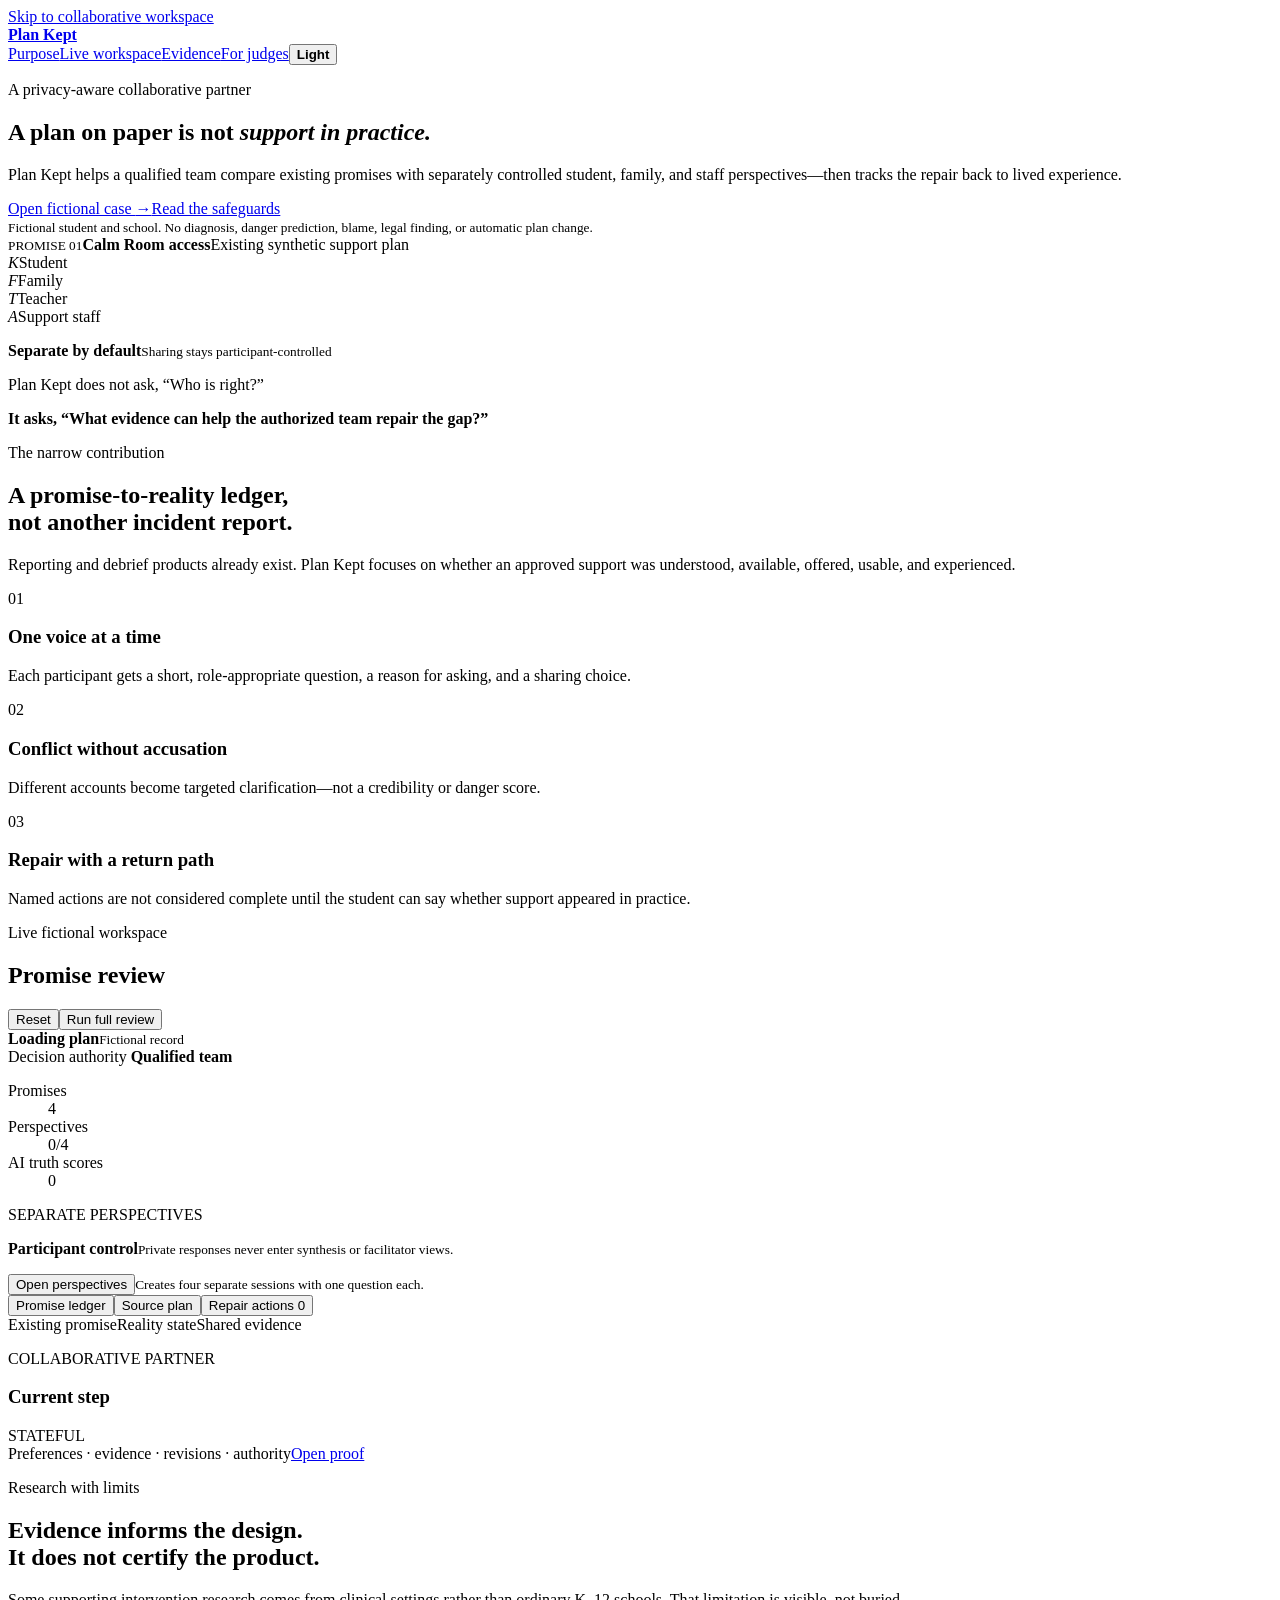
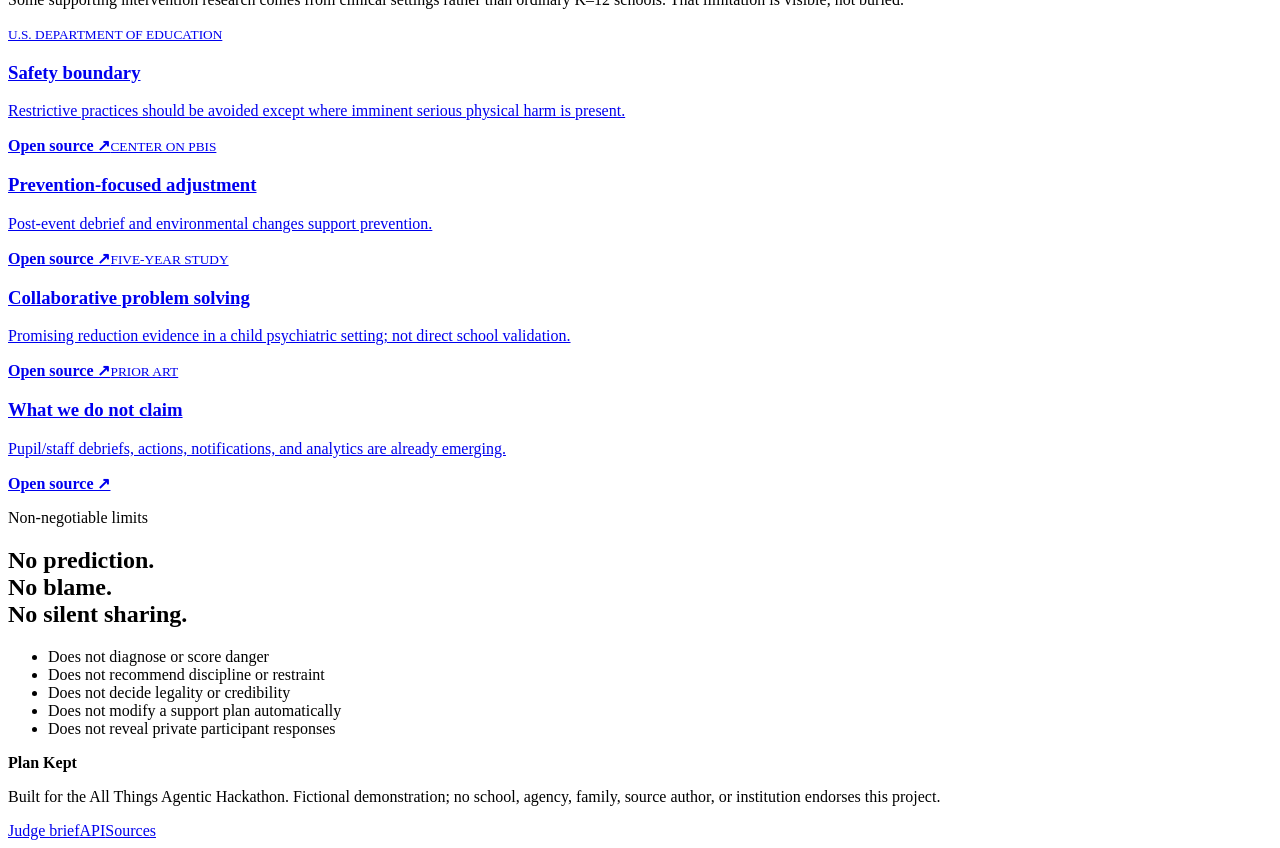
==== app/web/index.html @ 70c47e78 "revert: remove guided navigation" ====
<!doctype html><html lang="en" data-theme="light"><head><meta charset="utf-8"><meta name="viewport" content="width=device-width,initial-scale=1"><meta name="description" content="Plan Kept helps a qualified school team find whether promised supports were available in practice."><title>Plan Kept — From promise to practice</title><link rel="preconnect" href="https://fonts.googleapis.com"><link rel="preconnect" href="https://fonts.gstatic.com" crossorigin><link href="https://fonts.googleapis.com/css2?family=Instrument+Serif:ital@0;1&family=Plus+Jakarta+Sans:wght@400;500;600;700;800&family=Roboto+Mono:wght@400;600&display=swap" rel="stylesheet"><link rel="stylesheet" href="/static/styles.css"></head><body>
<a class="skip-link" href="#workspace">Skip to collaborative workspace</a><header class="header"><a class="brand" href="/"><span class="mark"><i></i></span><b>Plan Kept</b></a><nav><a href="#purpose">Purpose</a><a href="#workspace">Live workspace</a><a href="#evidence">Evidence</a><a href="/judges">For judges</a><button class="theme" id="theme-toggle" type="button" aria-pressed="false"><span></span><b>Light</b></button></nav></header>
<main><section class="hero shell"><div class="hero-copy"><p class="eyebrow">A privacy-aware collaborative partner</p><h1>A plan on paper is not <em>support in practice.</em></h1><p>Plan Kept helps a qualified team compare existing promises with separately controlled student, family, and staff perspectives—then tracks the repair back to lived experience.</p><div class="actions"><a class="button primary" href="#workspace">Open fictional case <span>→</span></a><a class="button secondary" href="/judges">Read the safeguards</a></div><small>Fictional student and school. No diagnosis, danger prediction, blame, legal finding, or automatic plan change.</small></div><div class="hero-art" aria-label="Four perspectives connecting to one support promise"><div class="orbit"></div><div class="promise"><small>PROMISE 01</small><b>Calm Room access</b><span>Existing synthetic support plan</span></div><div class="voice student"><i>K</i><span>Student</span></div><div class="voice family"><i>F</i><span>Family</span></div><div class="voice teacher"><i>T</i><span>Teacher</span></div><div class="voice aide"><i>A</i><span>Support staff</span></div><div class="privacy-note"><span class="lock"></span><p><b>Separate by default</b><small>Sharing stays participant-controlled</small></p></div></div></section>
<section class="principle"><div class="shell"><p>Plan Kept does not ask, “Who is right?”</p><strong>It asks, “What evidence can help the authorized team repair the gap?”</strong></div></section>
<section class="section shell" id="purpose"><div class="section-title"><p class="eyebrow">The narrow contribution</p><h2>A promise-to-reality ledger,<br>not another incident report.</h2><p>Reporting and debrief products already exist. Plan Kept focuses on whether an approved support was understood, available, offered, usable, and experienced.</p></div><div class="principles"><article><span>01</span><h3>One voice at a time</h3><p>Each participant gets a short, role-appropriate question, a reason for asking, and a sharing choice.</p></article><article><span>02</span><h3>Conflict without accusation</h3><p>Different accounts become targeted clarification—not a credibility or danger score.</p></article><article><span>03</span><h3>Repair with a return path</h3><p>Named actions are not considered complete until the student can say whether support appeared in practice.</p></article></div></section>

<section class="workspace-section" id="workspace"><div class="shell workspace-heading"><div><p class="eyebrow">Live fictional workspace</p><h2>Promise review</h2></div><div><button class="button secondary small" id="reset">Reset</button><button class="button primary small" id="autorun">Run full review</button></div></div><div class="workspace shell" aria-busy="false"><header class="workspace-bar"><div class="case-state"><span id="state-dot"></span><div><b id="state-title">Loading plan</b><small id="workspace-id">Fictional record</small></div></div><div class="human-chip">Decision authority <strong>Qualified team</strong></div><dl><div><dt>Promises</dt><dd id="promise-count">4</dd></div><div><dt>Perspectives</dt><dd id="perspective-count">0/4</dd></div><div><dt>AI truth scores</dt><dd>0</dd></div></dl></header><div class="workspace-grid">
<aside class="participants"><p class="panel-label">SEPARATE PERSPECTIVES</p><div id="participants"></div><div class="privacy-card"><span class="lock"></span><p><b>Participant control</b><small>Private responses never enter synthesis or facilitator views.</small></p></div><button class="button primary full" id="advance">Open perspectives</button><small id="next-note">Creates four separate sessions with one question each.</small></aside>
<section class="work"><div class="tabs" role="tablist"><button role="tab" data-tab="ledger" aria-selected="true">Promise ledger</button><button role="tab" data-tab="plan" aria-selected="false">Source plan</button><button role="tab" data-tab="repair" aria-selected="false">Repair actions <span id="action-badge">0</span></button></div><div class="view" id="view-ledger" role="tabpanel"><div class="ledger-head"><span>Existing promise</span><span>Reality state</span><span>Shared evidence</span></div><div id="ledger"></div></div><div class="view" id="view-plan" role="tabpanel" hidden><div class="document"><header><span>RIVERLIGHT SCHOOL · SYNTHETIC</span><b>Support Plan</b></header><div id="plan-promises"></div><footer>Not a real education record · Four fields verified against the model transcription</footer></div></div><div class="view" id="view-repair" role="tabpanel" hidden><div id="repair-list" class="empty-repair"><span></span><h3>No repair approved yet</h3><p>A qualified facilitator must review the evidence before actions can be created.</p></div></div></section>
<aside class="partner"><div class="partner-title"><div><p class="panel-label">COLLABORATIVE PARTNER</p><h3>Current step</h3></div><span>STATEFUL</span></div><div id="partner-card" class="partner-card"></div><div class="timeline" id="timeline" aria-live="polite"></div><footer><span>Preferences · evidence · revisions · authority</span><a href="/api/proof">Open proof</a></footer></aside>
</div></div></section>

<section class="section shell" id="evidence"><div class="section-title"><p class="eyebrow">Research with limits</p><h2>Evidence informs the design.<br>It does not certify the product.</h2><p>Some supporting intervention research comes from clinical settings rather than ordinary K–12 schools. That limitation is visible, not buried.</p></div><div class="sources"><a href="https://www.ed.gov/teaching-and-administration/safe-learning-environments/school-safety-and-security/school-climate-and-student-discipline/restraint-and-seclusion-resource-document"><small>U.S. DEPARTMENT OF EDUCATION</small><h3>Safety boundary</h3><p>Restrictive practices should be avoided except where imminent serious physical harm is present.</p><b>Open source ↗</b></a><a href="https://www.pbis.org/topics/restraintseclusion"><small>CENTER ON PBIS</small><h3>Prevention-focused adjustment</h3><p>Post-event debrief and environmental changes support prevention.</p><b>Open source ↗</b></a><a href="https://pubmed.ncbi.nlm.nih.gov/19033167/"><small>FIVE-YEAR STUDY</small><h3>Collaborative problem solving</h3><p>Promising reduction evidence in a child psychiatric setting; not direct school validation.</p><b>Open source ↗</b></a><a href="https://recordhq.co.uk/"><small>PRIOR ART</small><h3>What we do not claim</h3><p>Pupil/staff debriefs, actions, notifications, and analytics are already emerging.</p><b>Open source ↗</b></a></div></section>
<section class="limits"><div class="shell"><div><p class="eyebrow">Non-negotiable limits</p><h2>No prediction.<br>No blame.<br>No silent sharing.</h2></div><ul><li>Does not diagnose or score danger</li><li>Does not recommend discipline or restraint</li><li>Does not decide legality or credibility</li><li>Does not modify a support plan automatically</li><li>Does not reveal private participant responses</li></ul></div></section></main>
<footer class="footer"><div class="shell"><div class="brand"><span class="mark"><i></i></span><b>Plan Kept</b></div><p>Built for the All Things Agentic Hackathon. Fictional demonstration; no school, agency, family, source author, or institution endorses this project.</p><nav><a href="/judges">Judge brief</a><a href="/docs">API</a><a href="#evidence">Sources</a></nav></div></footer><div id="toast" class="toast" role="status" aria-live="polite"></div><script src="/static/app.js" defer></script></body></html>
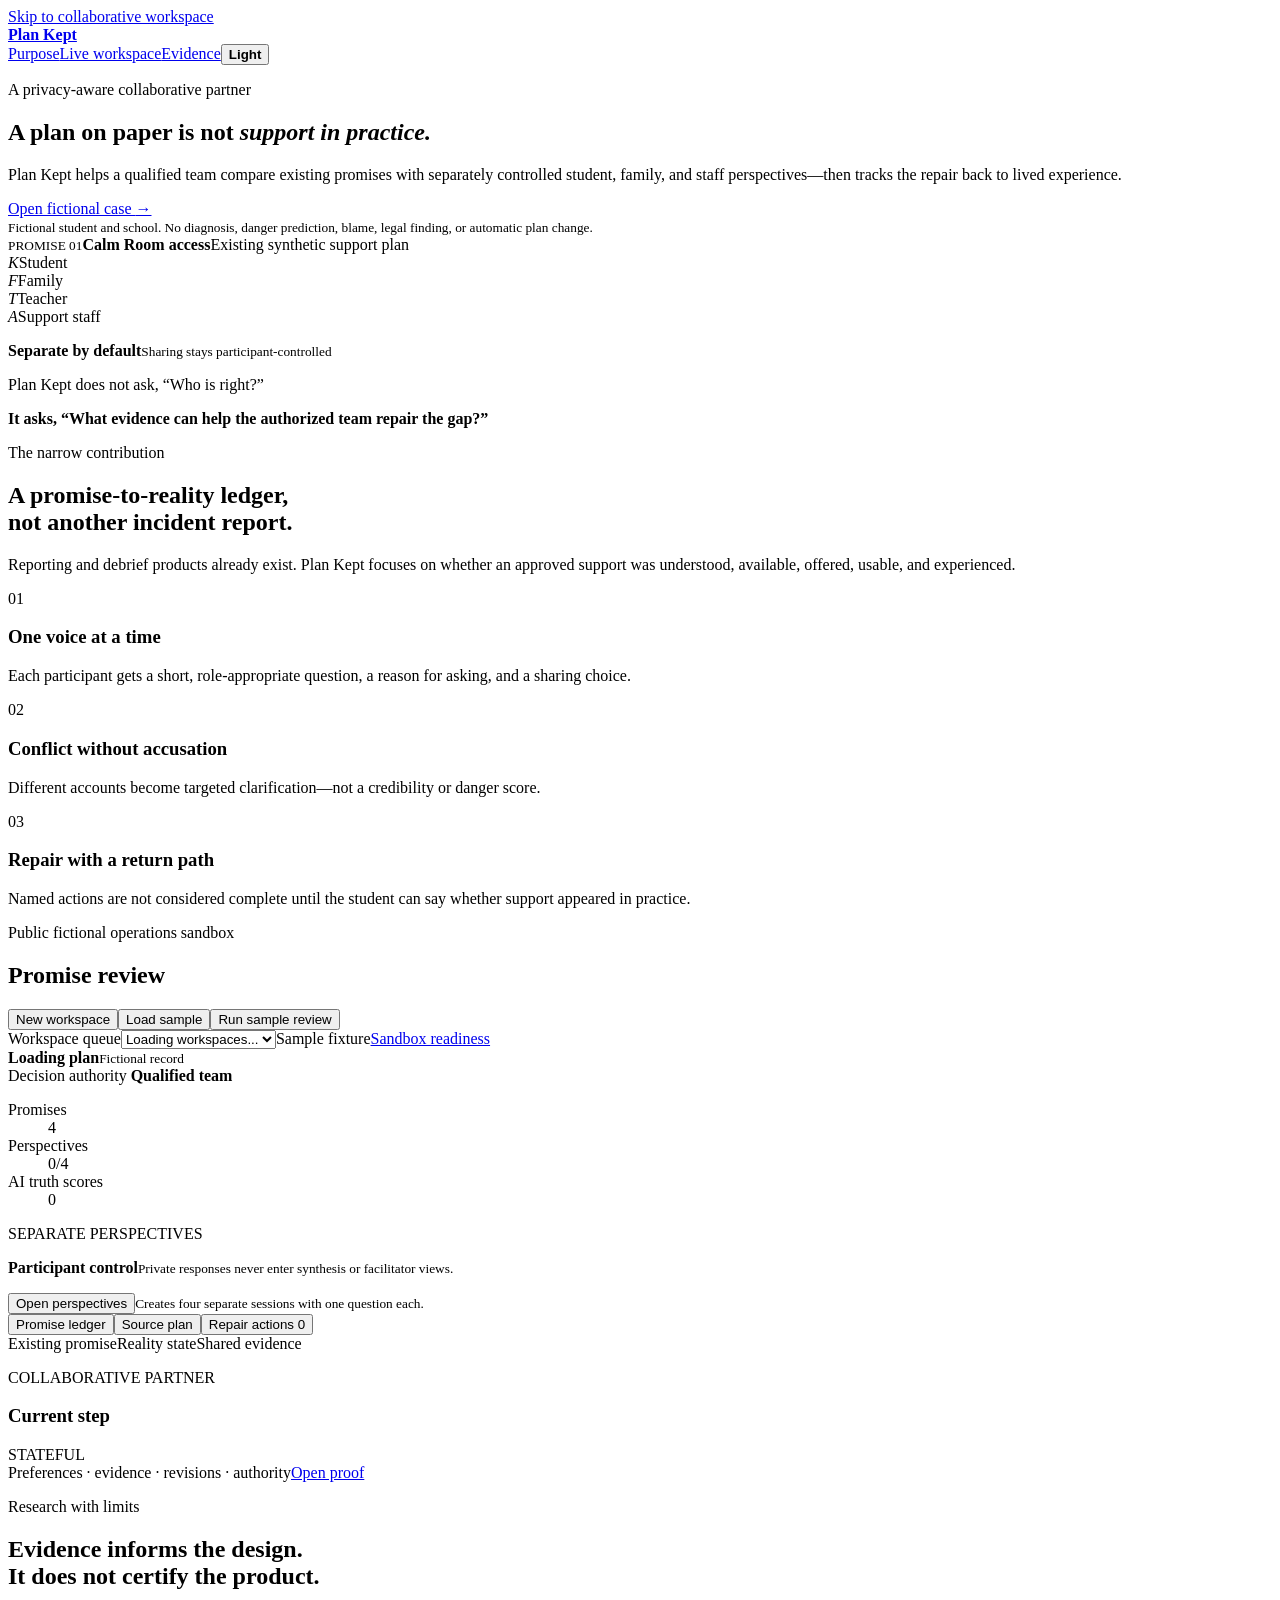
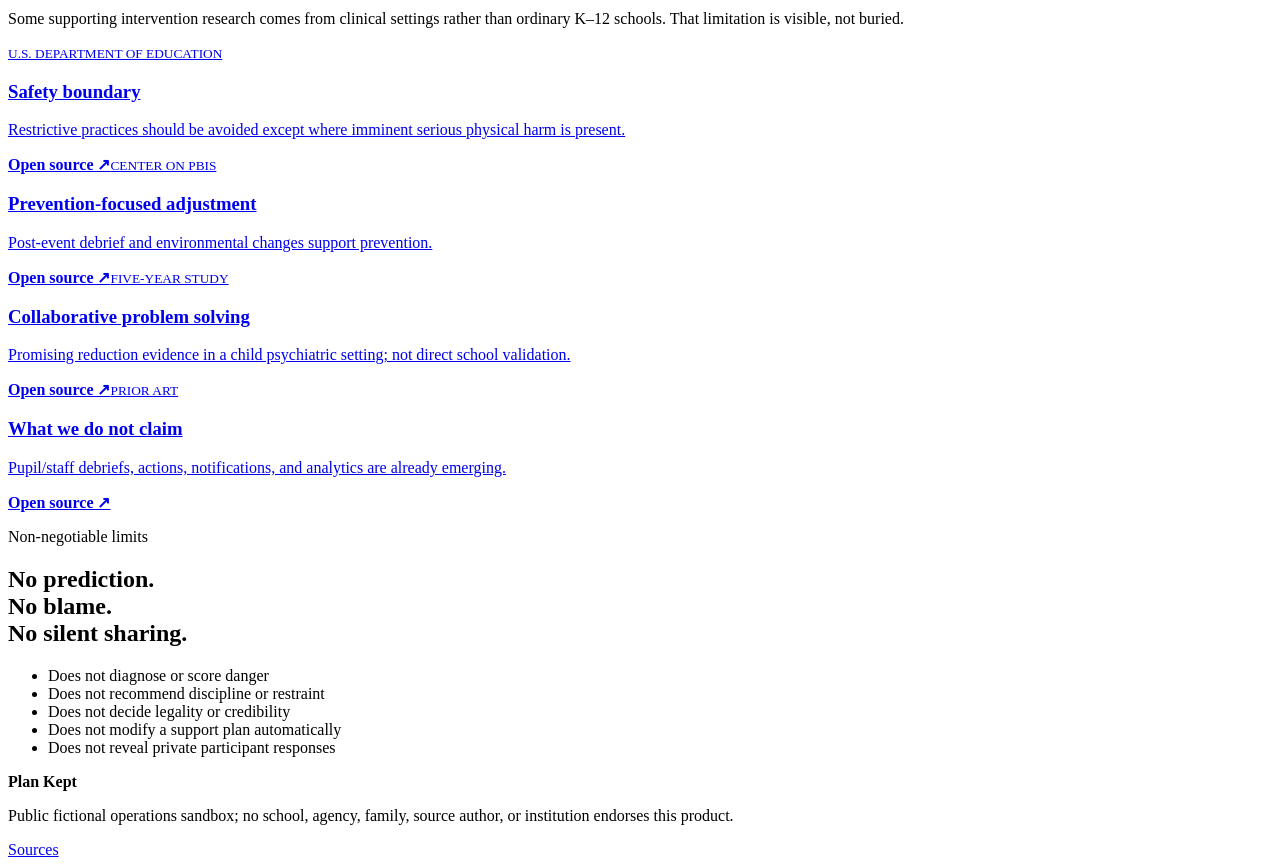
==== commit 8ac9f2cf: "Add custom fictional workspace sandbox" ====
--- a/app/web/index.html
+++ b/app/web/index.html
@@ -1,16 +1,19 @@
-<!doctype html><html lang="en" data-theme="light"><head><meta charset="utf-8"><meta name="viewport" content="width=device-width,initial-scale=1"><meta name="description" content="Plan Kept helps a qualified school team find whether promised supports were available in practice."><title>Plan Kept — From promise to practice</title><link rel="preconnect" href="https://fonts.googleapis.com"><link rel="preconnect" href="https://fonts.gstatic.com" crossorigin><link href="https://fonts.googleapis.com/css2?family=Instrument+Serif:ital@0;1&family=Plus+Jakarta+Sans:wght@400;500;600;700;800&family=Roboto+Mono:wght@400;600&display=swap" rel="stylesheet"><link rel="stylesheet" href="/static/styles.css"></head><body>
-<a class="skip-link" href="#workspace">Skip to collaborative workspace</a><header class="header"><a class="brand" href="/"><span class="mark"><i></i></span><b>Plan Kept</b></a><nav><a href="#purpose">Purpose</a><a href="#workspace">Live workspace</a><a href="#evidence">Evidence</a><a href="/judges">For judges</a><button class="theme" id="theme-toggle" type="button" aria-pressed="false"><span></span><b>Light</b></button></nav></header>
-<main><section class="hero shell"><div class="hero-copy"><p class="eyebrow">A privacy-aware collaborative partner</p><h1>A plan on paper is not <em>support in practice.</em></h1><p>Plan Kept helps a qualified team compare existing promises with separately controlled student, family, and staff perspectives—then tracks the repair back to lived experience.</p><div class="actions"><a class="button primary" href="#workspace">Open fictional case <span>→</span></a><a class="button secondary" href="/judges">Read the safeguards</a></div><small>Fictional student and school. No diagnosis, danger prediction, blame, legal finding, or automatic plan change.</small></div><div class="hero-art" aria-label="Four perspectives connecting to one support promise"><div class="orbit"></div><div class="promise"><small>PROMISE 01</small><b>Calm Room access</b><span>Existing synthetic support plan</span></div><div class="voice student"><i>K</i><span>Student</span></div><div class="voice family"><i>F</i><span>Family</span></div><div class="voice teacher"><i>T</i><span>Teacher</span></div><div class="voice aide"><i>A</i><span>Support staff</span></div><div class="privacy-note"><span class="lock"></span><p><b>Separate by default</b><small>Sharing stays participant-controlled</small></p></div></div></section>
+<!doctype html><html lang="en" data-theme="light"><head><meta charset="utf-8"><meta name="viewport" content="width=device-width,initial-scale=1"><meta name="description" content="Plan Kept helps a qualified school team find whether promised supports were available in practice."><title>Plan Kept — From promise to practice</title><link rel="preconnect" href="https://fonts.googleapis.com"><link rel="preconnect" href="https://fonts.gstatic.com" crossorigin><link href="https://fonts.googleapis.com/css2?family=Instrument+Serif:ital@0;1&family=Plus+Jakarta+Sans:wght@400;500;600;700;800&family=Roboto+Mono:wght@400;600&display=swap" rel="stylesheet"><link rel="stylesheet" href="/static/styles.css"><link rel="stylesheet" href="/static/pilot.css"></head><body>
+<a class="skip-link" href="#workspace">Skip to collaborative workspace</a><header class="header"><a class="brand" href="/"><span class="mark"><i></i></span><b>Plan Kept</b></a><nav><a href="#purpose">Purpose</a><a href="#workspace">Live workspace</a><a href="#evidence">Evidence</a><button class="theme" id="theme-toggle" type="button" aria-pressed="false"><span></span><b>Light</b></button></nav></header>
+<main><section class="hero shell"><div class="hero-copy"><p class="eyebrow">A privacy-aware collaborative partner</p><h1>A plan on paper is not <em>support in practice.</em></h1><p>Plan Kept helps a qualified team compare existing promises with separately controlled student, family, and staff perspectives—then tracks the repair back to lived experience.</p><div class="actions"><a class="button primary" href="#workspace">Open fictional case <span>→</span></a></div><small>Fictional student and school. No diagnosis, danger prediction, blame, legal finding, or automatic plan change.</small></div><div class="hero-art" aria-label="Four perspectives connecting to one support promise"><div class="orbit"></div><div class="promise"><small>PROMISE 01</small><b>Calm Room access</b><span>Existing synthetic support plan</span></div><div class="voice student"><i>K</i><span>Student</span></div><div class="voice family"><i>F</i><span>Family</span></div><div class="voice teacher"><i>T</i><span>Teacher</span></div><div class="voice aide"><i>A</i><span>Support staff</span></div><div class="privacy-note"><span class="lock"></span><p><b>Separate by default</b><small>Sharing stays participant-controlled</small></p></div></div></section>
 <section class="principle"><div class="shell"><p>Plan Kept does not ask, “Who is right?”</p><strong>It asks, “What evidence can help the authorized team repair the gap?”</strong></div></section>
 <section class="section shell" id="purpose"><div class="section-title"><p class="eyebrow">The narrow contribution</p><h2>A promise-to-reality ledger,<br>not another incident report.</h2><p>Reporting and debrief products already exist. Plan Kept focuses on whether an approved support was understood, available, offered, usable, and experienced.</p></div><div class="principles"><article><span>01</span><h3>One voice at a time</h3><p>Each participant gets a short, role-appropriate question, a reason for asking, and a sharing choice.</p></article><article><span>02</span><h3>Conflict without accusation</h3><p>Different accounts become targeted clarification—not a credibility or danger score.</p></article><article><span>03</span><h3>Repair with a return path</h3><p>Named actions are not considered complete until the student can say whether support appeared in practice.</p></article></div></section>
 
-<section class="workspace-section" id="workspace"><div class="shell workspace-heading"><div><p class="eyebrow">Live fictional workspace</p><h2>Promise review</h2></div><div><button class="button secondary small" id="reset">Reset</button><button class="button primary small" id="autorun">Run full review</button></div></div><div class="workspace shell" aria-busy="false"><header class="workspace-bar"><div class="case-state"><span id="state-dot"></span><div><b id="state-title">Loading plan</b><small id="workspace-id">Fictional record</small></div></div><div class="human-chip">Decision authority <strong>Qualified team</strong></div><dl><div><dt>Promises</dt><dd id="promise-count">4</dd></div><div><dt>Perspectives</dt><dd id="perspective-count">0/4</dd></div><div><dt>AI truth scores</dt><dd>0</dd></div></dl></header><div class="workspace-grid">
+<section class="workspace-section" id="workspace"><div class="shell workspace-heading"><div><p class="eyebrow">Public fictional operations sandbox</p><h2>Promise review</h2></div><div><button class="button secondary small" id="new-workspace">New workspace</button><button class="button secondary small" id="reset">Load sample</button><button class="button primary small" id="autorun">Run sample review</button></div></div><div class="shell pilot-toolbar"><label><span>Workspace queue</span><select id="workspace-select" aria-label="Choose a fictional workspace"><option>Loading workspaces...</option></select></label><span id="workspace-origin">Sample fixture</span><a href="/api/pilot/readiness" target="_blank" rel="noreferrer">Sandbox readiness</a></div><div class="workspace shell" aria-busy="false"><header class="workspace-bar"><div class="case-state"><span id="state-dot"></span><div><b id="state-title">Loading plan</b><small id="workspace-id">Fictional record</small></div></div><div class="human-chip">Decision authority <strong>Qualified team</strong></div><dl><div><dt>Promises</dt><dd id="promise-count">4</dd></div><div><dt>Perspectives</dt><dd id="perspective-count">0/4</dd></div><div><dt>AI truth scores</dt><dd>0</dd></div></dl></header><div class="workspace-grid">
 <aside class="participants"><p class="panel-label">SEPARATE PERSPECTIVES</p><div id="participants"></div><div class="privacy-card"><span class="lock"></span><p><b>Participant control</b><small>Private responses never enter synthesis or facilitator views.</small></p></div><button class="button primary full" id="advance">Open perspectives</button><small id="next-note">Creates four separate sessions with one question each.</small></aside>
 <section class="work"><div class="tabs" role="tablist"><button role="tab" data-tab="ledger" aria-selected="true">Promise ledger</button><button role="tab" data-tab="plan" aria-selected="false">Source plan</button><button role="tab" data-tab="repair" aria-selected="false">Repair actions <span id="action-badge">0</span></button></div><div class="view" id="view-ledger" role="tabpanel"><div class="ledger-head"><span>Existing promise</span><span>Reality state</span><span>Shared evidence</span></div><div id="ledger"></div></div><div class="view" id="view-plan" role="tabpanel" hidden><div class="document"><header><span>RIVERLIGHT SCHOOL · SYNTHETIC</span><b>Support Plan</b></header><div id="plan-promises"></div><footer>Not a real education record · Four fields verified against the model transcription</footer></div></div><div class="view" id="view-repair" role="tabpanel" hidden><div id="repair-list" class="empty-repair"><span></span><h3>No repair approved yet</h3><p>A qualified facilitator must review the evidence before actions can be created.</p></div></div></section>
 <aside class="partner"><div class="partner-title"><div><p class="panel-label">COLLABORATIVE PARTNER</p><h3>Current step</h3></div><span>STATEFUL</span></div><div id="partner-card" class="partner-card"></div><div class="timeline" id="timeline" aria-live="polite"></div><footer><span>Preferences · evidence · revisions · authority</span><a href="/api/proof">Open proof</a></footer></aside>
 </div></div></section>
 
 <section class="section shell" id="evidence"><div class="section-title"><p class="eyebrow">Research with limits</p><h2>Evidence informs the design.<br>It does not certify the product.</h2><p>Some supporting intervention research comes from clinical settings rather than ordinary K–12 schools. That limitation is visible, not buried.</p></div><div class="sources"><a href="https://www.ed.gov/teaching-and-administration/safe-learning-environments/school-safety-and-security/school-climate-and-student-discipline/restraint-and-seclusion-resource-document"><small>U.S. DEPARTMENT OF EDUCATION</small><h3>Safety boundary</h3><p>Restrictive practices should be avoided except where imminent serious physical harm is present.</p><b>Open source ↗</b></a><a href="https://www.pbis.org/topics/restraintseclusion"><small>CENTER ON PBIS</small><h3>Prevention-focused adjustment</h3><p>Post-event debrief and environmental changes support prevention.</p><b>Open source ↗</b></a><a href="https://pubmed.ncbi.nlm.nih.gov/19033167/"><small>FIVE-YEAR STUDY</small><h3>Collaborative problem solving</h3><p>Promising reduction evidence in a child psychiatric setting; not direct school validation.</p><b>Open source ↗</b></a><a href="https://recordhq.co.uk/"><small>PRIOR ART</small><h3>What we do not claim</h3><p>Pupil/staff debriefs, actions, notifications, and analytics are already emerging.</p><b>Open source ↗</b></a></div></section>
-<section class="limits"><div class="shell"><div><p class="eyebrow">Non-negotiable limits</p><h2>No prediction.<br>No blame.<br>No silent sharing.</h2></div><ul><li>Does not diagnose or score danger</li><li>Does not recommend discipline or restraint</li><li>Does not decide legality or credibility</li><li>Does not modify a support plan automatically</li><li>Does not reveal private participant responses</li></ul></div></section></main>
-<footer class="footer"><div class="shell"><div class="brand"><span class="mark"><i></i></span><b>Plan Kept</b></div><p>Built for the All Things Agentic Hackathon. Fictional demonstration; no school, agency, family, source author, or institution endorses this project.</p><nav><a href="/judges">Judge brief</a><a href="/docs">API</a><a href="#evidence">Sources</a></nav></div></footer><div id="toast" class="toast" role="status" aria-live="polite"></div><script src="/static/app.js" defer></script></body></html>
+<section class="limits"><div class="shell"><div><p class="eyebrow">Non-negotiable limits</p><h2>No prediction.<br>No blame.<br>No silent sharing.</h2></div><ul><li>Does not diagnose or score danger</li><li>Does not recommend discipline or restraint</li><li>Does not decide legality or credibility</li><li>Does not modify a support plan automatically</li><li>Does not reveal private participant responses</li></ul></div></section><dialog id="workspace-dialog" class="pilot-dialog" aria-labelledby="workspace-dialog-title"><form id="workspace-form"><header><div><p class="eyebrow">Fictional intake</p><h2 id="workspace-dialog-title">Create a promise review</h2></div><button type="button" id="workspace-close" aria-label="Close">×</button></header><p class="dialog-boundary">Use fictional information only. Do not paste a real education record into this public sandbox.</p><div class="form-grid"><label><span>Case reference</span><input name="case_reference" value="Fictional support review A-17" required></label><label><span>Student reference</span><input name="student_reference" value="Student A - fictional" required></label><label class="wide"><span>Fictional plan transcription</span><textarea name="plan_transcription" rows="5" required>FICTIONAL SUPPORT PLAN
+Student A may request a quiet workspace during transitions.
+This is not a real education record.</textarea></label><label><span>Focus promise title</span><input name="promise_title" value="Quiet workspace access" required></label><label><span>Category</span><input name="promise_category" value="environment" required></label><label class="wide"><span>Exact promise quote</span><textarea name="promise_quote" rows="3" required>Student A may request a quiet workspace during transitions.</textarea></label><label><span>Student participant</span><input name="student_name" value="Student A - fictional" required></label><label><span>Family participant</span><input name="family_name" value="Family participant - fictional" required></label><label><span>Teacher participant</span><input name="teacher_name" value="Teacher participant - fictional" required></label><label><span>Support participant</span><input name="aide_name" value="Support participant - fictional" required></label></div><footer><button class="button secondary" type="button" id="workspace-cancel">Cancel</button><button class="button primary" type="submit">Create workspace</button></footer></form></dialog>
+<dialog id="perspective-dialog" class="pilot-dialog" aria-labelledby="perspective-dialog-title"><form id="perspective-form"><header><div><p class="eyebrow">Separate perspectives</p><h2 id="perspective-dialog-title">Record four fictional accounts</h2></div><button type="button" id="perspective-close" aria-label="Close">×</button></header><p class="dialog-boundary">These fictional responses remain separately attributed. The system organizes them but does not decide who is truthful.</p><div class="form-grid"><label class="wide"><span>Student perspective</span><textarea name="student" rows="2" required>I asked for the support, but it was not available at that moment.</textarea></label><label class="wide"><span>Family perspective</span><textarea name="family" rows="2" required>I learned that the support handoff was incomplete.</textarea></label><label class="wide"><span>Teacher perspective</span><textarea name="teacher" rows="2" required>I understood that the support had been offered.</textarea></label><label class="wide"><span>Support-staff perspective</span><textarea name="aide" rows="2" required>The fictional access record shows availability later in the period.</textarea></label></div><footer><button class="button secondary" type="button" id="perspective-cancel">Cancel</button><button class="button primary" type="submit">Record perspectives</button></footer></form></dialog></main>
+<footer class="footer"><div class="shell"><div class="brand"><span class="mark"><i></i></span><b>Plan Kept</b></div><p>Public fictional operations sandbox; no school, agency, family, source author, or institution endorses this product.</p><nav><a href="#evidence">Sources</a></nav></div></footer><div id="toast" class="toast" role="status" aria-live="polite"></div><script src="/static/app.js" defer></script><script src="/static/pilot.js" defer></script></body></html>
 
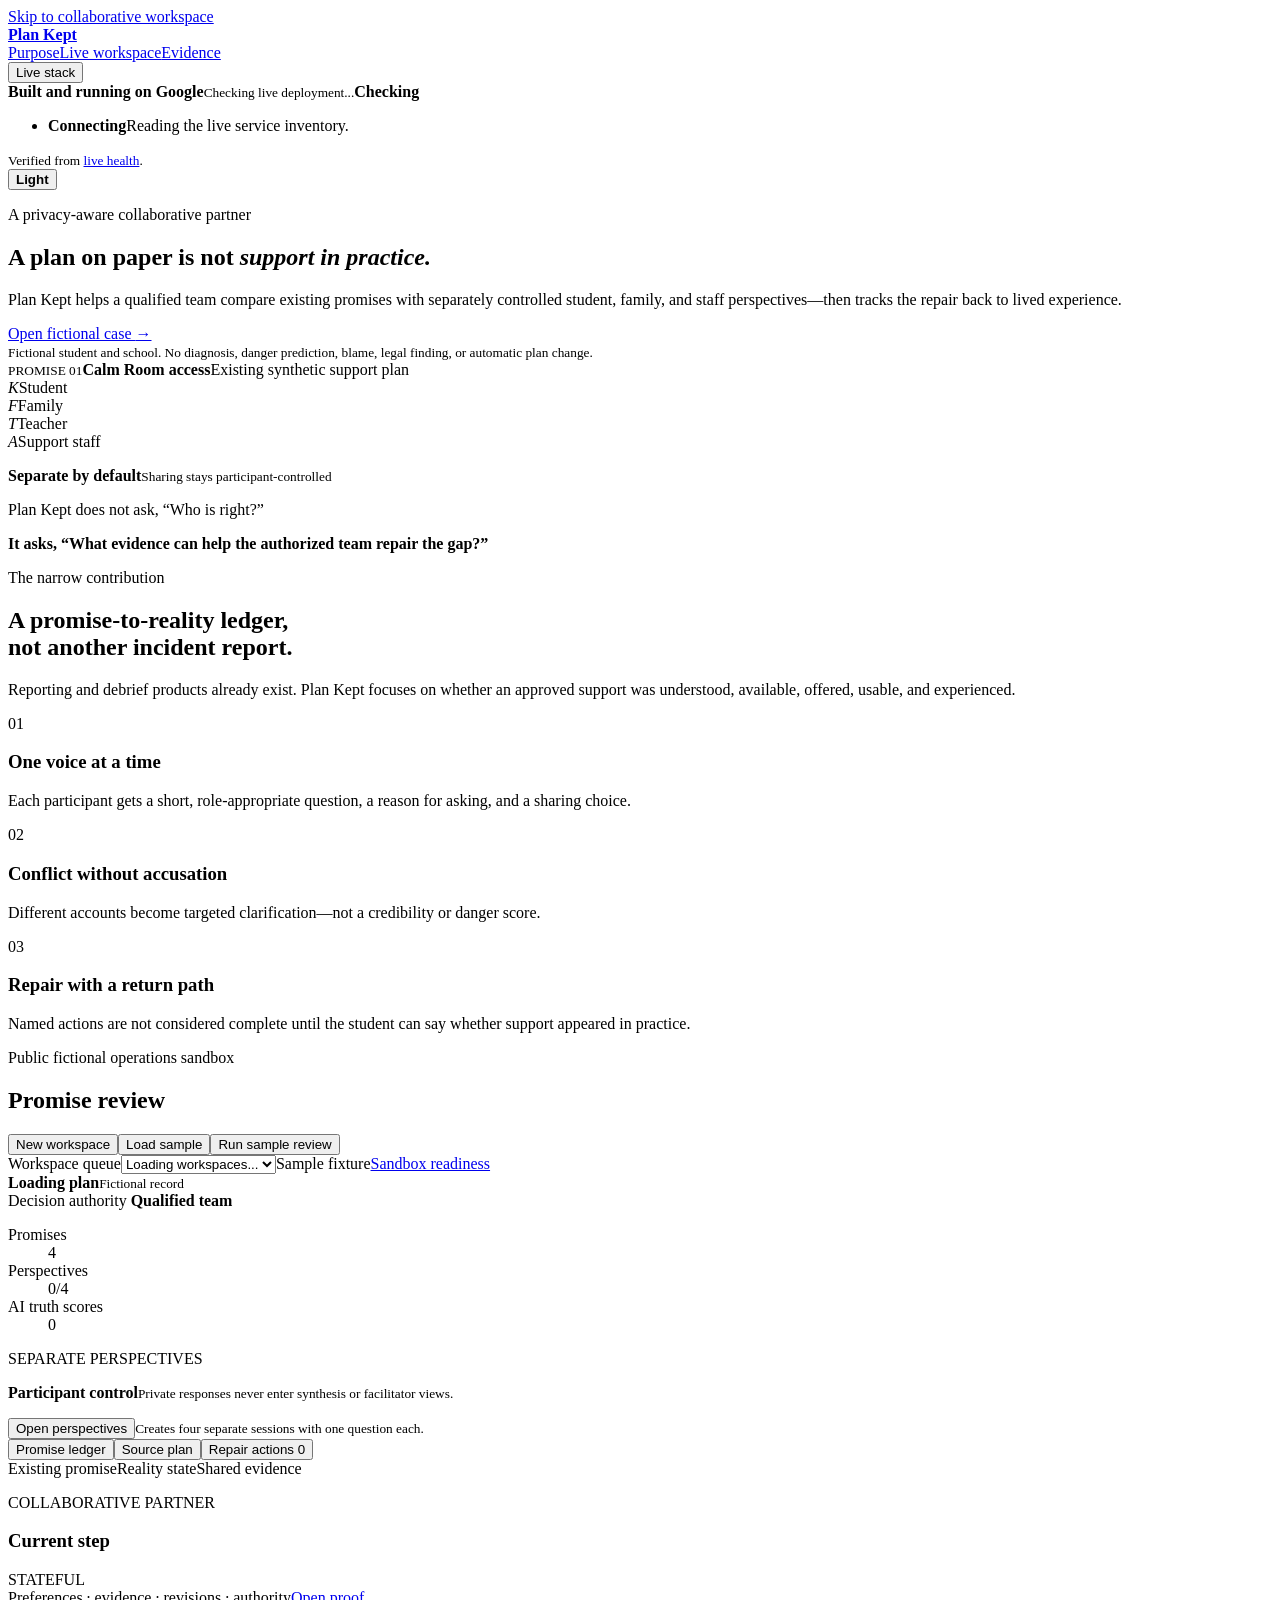
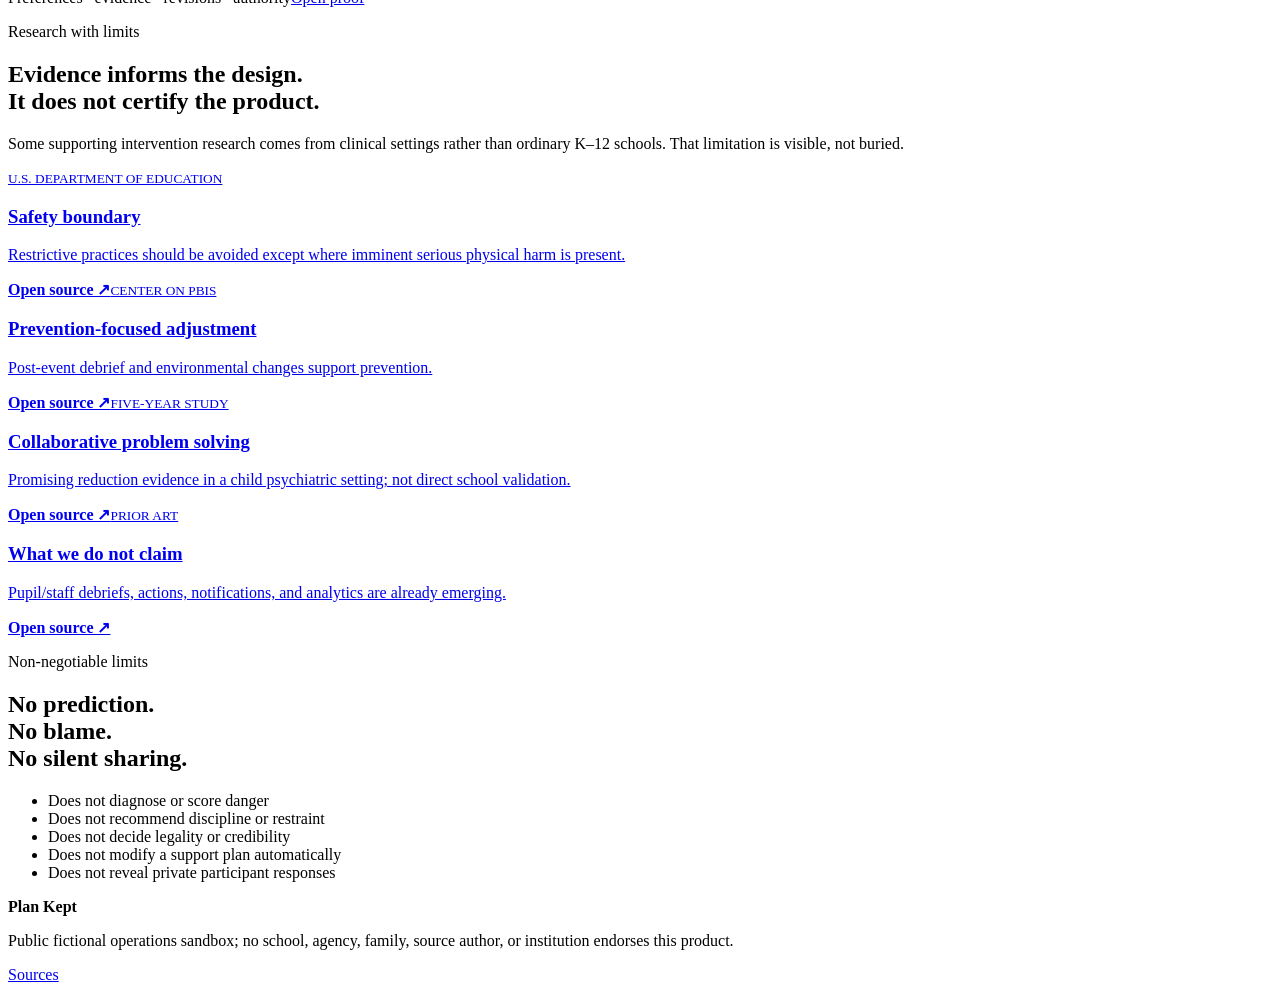
==== commit e1d5c878: "Add live Google stack proof" ====
--- a/app/web/index.html
+++ b/app/web/index.html
@@ -1,5 +1,5 @@
-<!doctype html><html lang="en" data-theme="light"><head><meta charset="utf-8"><meta name="viewport" content="width=device-width,initial-scale=1"><meta name="description" content="Plan Kept helps a qualified school team find whether promised supports were available in practice."><title>Plan Kept — From promise to practice</title><link rel="preconnect" href="https://fonts.googleapis.com"><link rel="preconnect" href="https://fonts.gstatic.com" crossorigin><link href="https://fonts.googleapis.com/css2?family=Instrument+Serif:ital@0;1&family=Plus+Jakarta+Sans:wght@400;500;600;700;800&family=Roboto+Mono:wght@400;600&display=swap" rel="stylesheet"><link rel="stylesheet" href="/static/styles.css"><link rel="stylesheet" href="/static/pilot.css"></head><body>
-<a class="skip-link" href="#workspace">Skip to collaborative workspace</a><header class="header"><a class="brand" href="/"><span class="mark"><i></i></span><b>Plan Kept</b></a><nav><a href="#purpose">Purpose</a><a href="#workspace">Live workspace</a><a href="#evidence">Evidence</a><button class="theme" id="theme-toggle" type="button" aria-pressed="false"><span></span><b>Light</b></button></nav></header>
+<!doctype html><html lang="en" data-theme="light"><head><meta charset="utf-8"><meta name="viewport" content="width=device-width,initial-scale=1"><meta name="description" content="Plan Kept helps a qualified school team find whether promised supports were available in practice."><title>Plan Kept — From promise to practice</title><link rel="preconnect" href="https://fonts.googleapis.com"><link rel="preconnect" href="https://fonts.gstatic.com" crossorigin><link href="https://fonts.googleapis.com/css2?family=Instrument+Serif:ital@0;1&family=Plus+Jakarta+Sans:wght@400;500;600;700;800&family=Roboto+Mono:wght@400;600&display=swap" rel="stylesheet"><link rel="stylesheet" href="/static/styles.css"><link rel="stylesheet" href="/static/pilot.css"><link rel="stylesheet" href="/static/cloud-status.css"></head><body>
+<a class="skip-link" href="#workspace">Skip to collaborative workspace</a><header class="header"><a class="brand" href="/"><span class="mark"><i></i></span><b>Plan Kept</b></a><nav><a href="#purpose">Purpose</a><a href="#workspace">Live workspace</a><a href="#evidence">Evidence</a><div class="cloud-status" data-cloud-status><button class="cloud-status-trigger" id="cloud-status-trigger" type="button" data-state="checking" aria-expanded="false" aria-controls="cloud-status-panel"><span class="cloud-status-dot" aria-hidden="true"></span><span class="cloud-status-copy">Live stack</span></button><div class="cloud-status-panel" id="cloud-status-panel" role="region" aria-label="Google services used by Plan Kept" aria-hidden="true"><div class="cloud-status-head"><span><strong>Built and running on Google</strong><small data-cloud-summary>Checking live deployment...</small></span><b class="cloud-status-live" data-cloud-badge>Checking</b></div><ul class="cloud-status-services"><li><b>Connecting</b><span>Reading the live service inventory.</span></li></ul><small class="cloud-status-note">Verified from <a href="/health" target="_blank" rel="noreferrer">live health</a>.</small></div></div><button class="theme" id="theme-toggle" type="button" aria-pressed="false"><span></span><b>Light</b></button></nav></header>
 <main><section class="hero shell"><div class="hero-copy"><p class="eyebrow">A privacy-aware collaborative partner</p><h1>A plan on paper is not <em>support in practice.</em></h1><p>Plan Kept helps a qualified team compare existing promises with separately controlled student, family, and staff perspectives—then tracks the repair back to lived experience.</p><div class="actions"><a class="button primary" href="#workspace">Open fictional case <span>→</span></a></div><small>Fictional student and school. No diagnosis, danger prediction, blame, legal finding, or automatic plan change.</small></div><div class="hero-art" aria-label="Four perspectives connecting to one support promise"><div class="orbit"></div><div class="promise"><small>PROMISE 01</small><b>Calm Room access</b><span>Existing synthetic support plan</span></div><div class="voice student"><i>K</i><span>Student</span></div><div class="voice family"><i>F</i><span>Family</span></div><div class="voice teacher"><i>T</i><span>Teacher</span></div><div class="voice aide"><i>A</i><span>Support staff</span></div><div class="privacy-note"><span class="lock"></span><p><b>Separate by default</b><small>Sharing stays participant-controlled</small></p></div></div></section>
 <section class="principle"><div class="shell"><p>Plan Kept does not ask, “Who is right?”</p><strong>It asks, “What evidence can help the authorized team repair the gap?”</strong></div></section>
 <section class="section shell" id="purpose"><div class="section-title"><p class="eyebrow">The narrow contribution</p><h2>A promise-to-reality ledger,<br>not another incident report.</h2><p>Reporting and debrief products already exist. Plan Kept focuses on whether an approved support was understood, available, offered, usable, and experienced.</p></div><div class="principles"><article><span>01</span><h3>One voice at a time</h3><p>Each participant gets a short, role-appropriate question, a reason for asking, and a sharing choice.</p></article><article><span>02</span><h3>Conflict without accusation</h3><p>Different accounts become targeted clarification—not a credibility or danger score.</p></article><article><span>03</span><h3>Repair with a return path</h3><p>Named actions are not considered complete until the student can say whether support appeared in practice.</p></article></div></section>
@@ -15,5 +15,5 @@
 Student A may request a quiet workspace during transitions.
 This is not a real education record.</textarea></label><label><span>Focus promise title</span><input name="promise_title" value="Quiet workspace access" required></label><label><span>Category</span><input name="promise_category" value="environment" required></label><label class="wide"><span>Exact promise quote</span><textarea name="promise_quote" rows="3" required>Student A may request a quiet workspace during transitions.</textarea></label><label><span>Student participant</span><input name="student_name" value="Student A - fictional" required></label><label><span>Family participant</span><input name="family_name" value="Family participant - fictional" required></label><label><span>Teacher participant</span><input name="teacher_name" value="Teacher participant - fictional" required></label><label><span>Support participant</span><input name="aide_name" value="Support participant - fictional" required></label></div><footer><button class="button secondary" type="button" id="workspace-cancel">Cancel</button><button class="button primary" type="submit">Create workspace</button></footer></form></dialog>
 <dialog id="perspective-dialog" class="pilot-dialog" aria-labelledby="perspective-dialog-title"><form id="perspective-form"><header><div><p class="eyebrow">Separate perspectives</p><h2 id="perspective-dialog-title">Record four fictional accounts</h2></div><button type="button" id="perspective-close" aria-label="Close">×</button></header><p class="dialog-boundary">These fictional responses remain separately attributed. The system organizes them but does not decide who is truthful.</p><div class="form-grid"><label class="wide"><span>Student perspective</span><textarea name="student" rows="2" required>I asked for the support, but it was not available at that moment.</textarea></label><label class="wide"><span>Family perspective</span><textarea name="family" rows="2" required>I learned that the support handoff was incomplete.</textarea></label><label class="wide"><span>Teacher perspective</span><textarea name="teacher" rows="2" required>I understood that the support had been offered.</textarea></label><label class="wide"><span>Support-staff perspective</span><textarea name="aide" rows="2" required>The fictional access record shows availability later in the period.</textarea></label></div><footer><button class="button secondary" type="button" id="perspective-cancel">Cancel</button><button class="button primary" type="submit">Record perspectives</button></footer></form></dialog></main>
-<footer class="footer"><div class="shell"><div class="brand"><span class="mark"><i></i></span><b>Plan Kept</b></div><p>Public fictional operations sandbox; no school, agency, family, source author, or institution endorses this product.</p><nav><a href="#evidence">Sources</a></nav></div></footer><div id="toast" class="toast" role="status" aria-live="polite"></div><script src="/static/app.js" defer></script><script src="/static/pilot.js" defer></script></body></html>
+<footer class="footer"><div class="shell"><div class="brand"><span class="mark"><i></i></span><b>Plan Kept</b></div><p>Public fictional operations sandbox; no school, agency, family, source author, or institution endorses this product.</p><nav><a href="#evidence">Sources</a></nav></div></footer><div id="toast" class="toast" role="status" aria-live="polite"></div><script src="/static/cloud-status.js" defer></script><script src="/static/app.js" defer></script><script src="/static/pilot.js" defer></script></body></html>
 
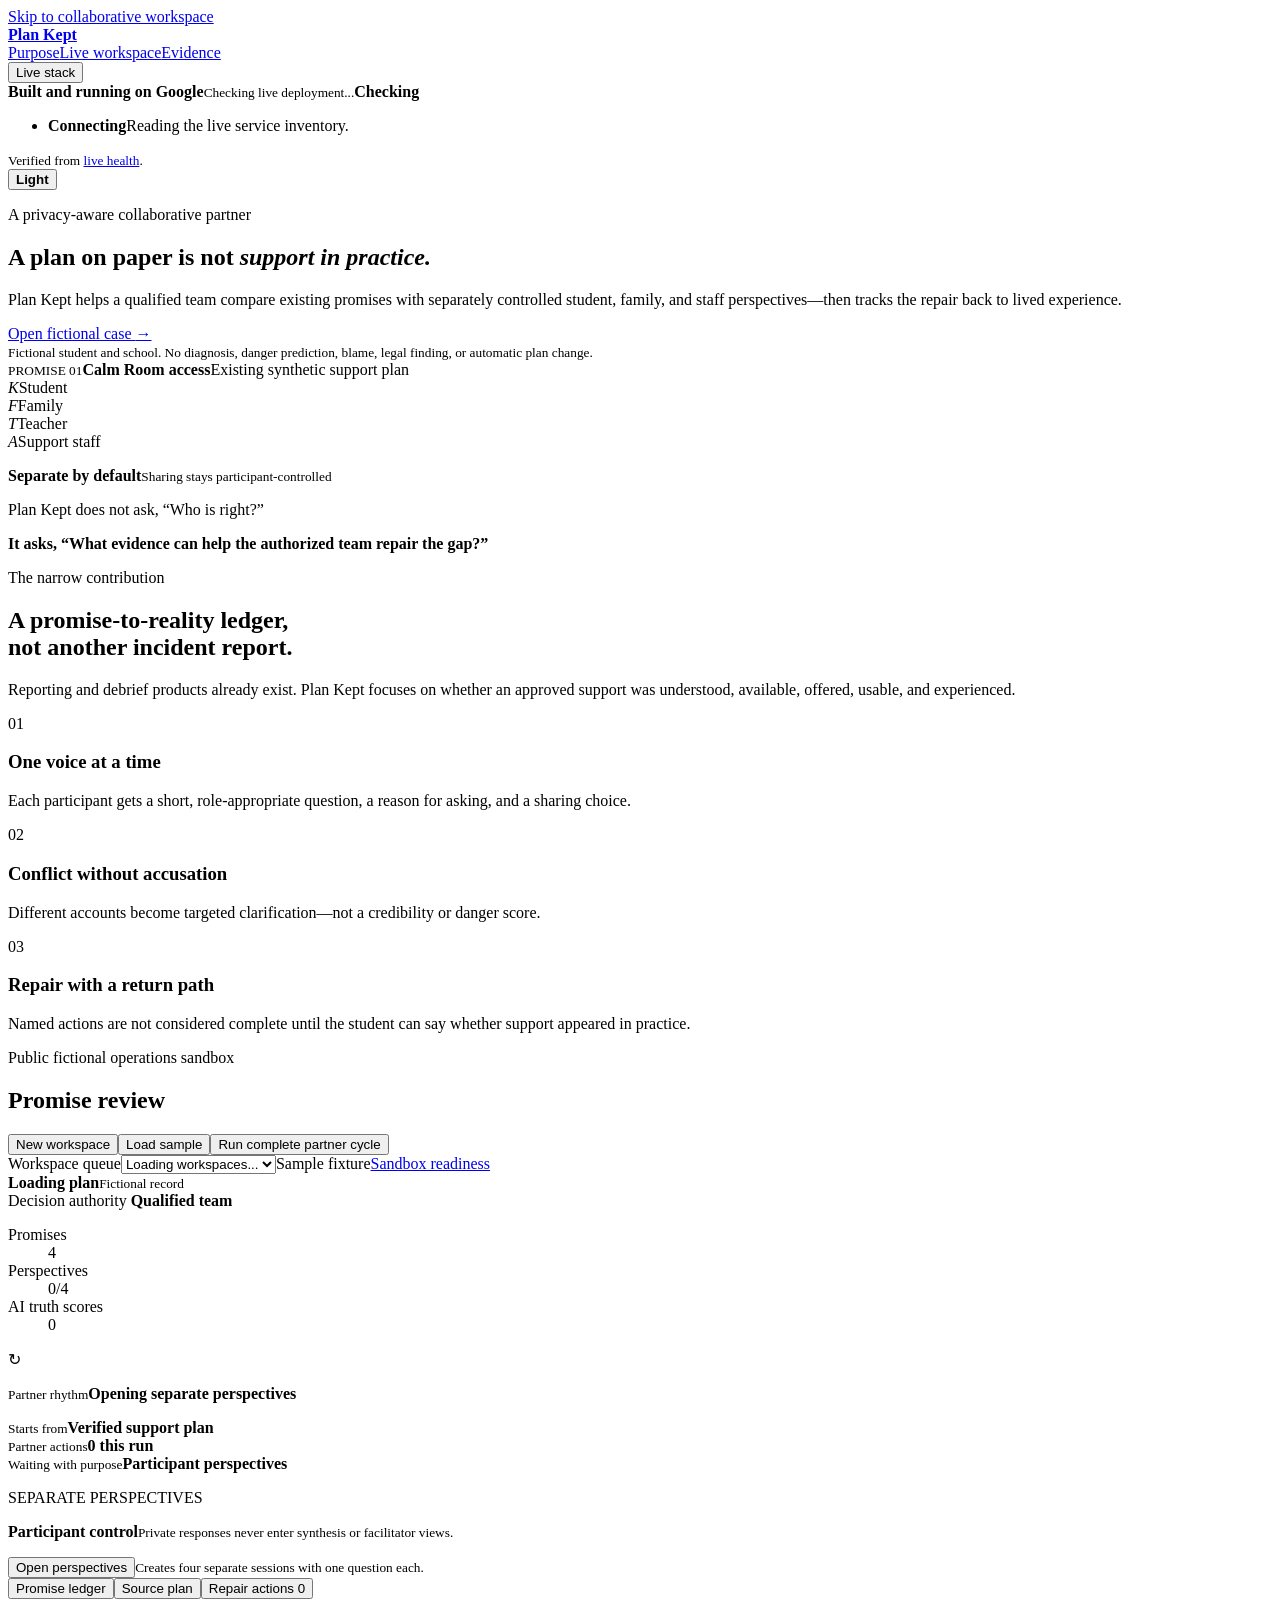
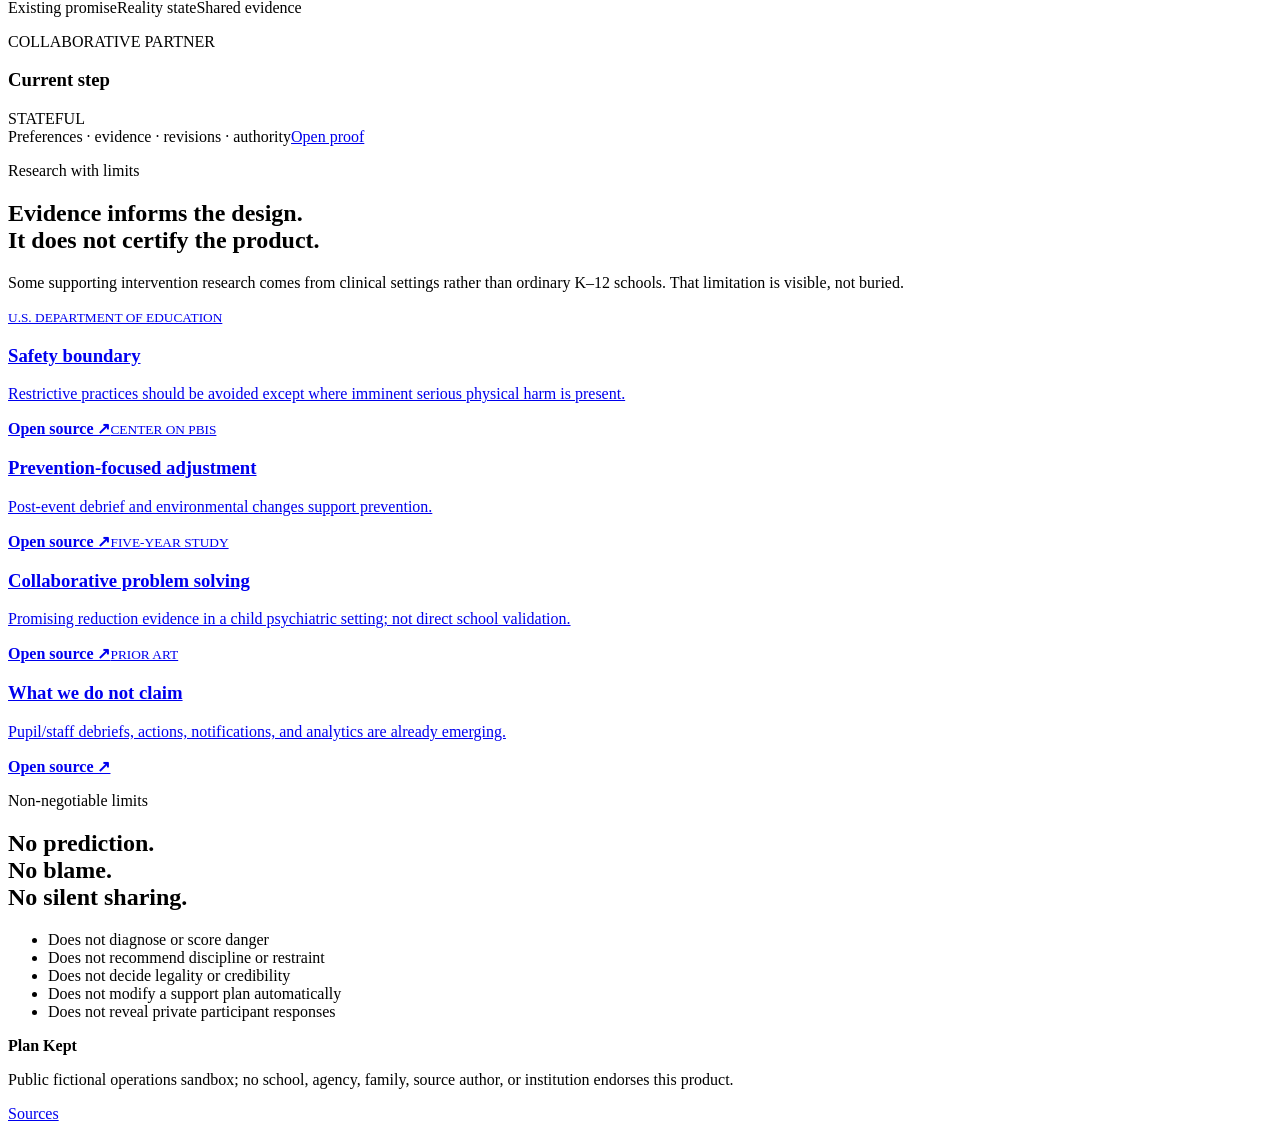
==== commit cf3a9351: "Strengthen autonomous workflows and distinct UX" ====
--- a/app/web/index.html
+++ b/app/web/index.html
@@ -1,10 +1,10 @@
-<!doctype html><html lang="en" data-theme="light"><head><meta charset="utf-8"><meta name="viewport" content="width=device-width,initial-scale=1"><meta name="description" content="Plan Kept helps a qualified school team find whether promised supports were available in practice."><title>Plan Kept — From promise to practice</title><link rel="preconnect" href="https://fonts.googleapis.com"><link rel="preconnect" href="https://fonts.gstatic.com" crossorigin><link href="https://fonts.googleapis.com/css2?family=Instrument+Serif:ital@0;1&family=Plus+Jakarta+Sans:wght@400;500;600;700;800&family=Roboto+Mono:wght@400;600&display=swap" rel="stylesheet"><link rel="stylesheet" href="/static/styles.css"><link rel="stylesheet" href="/static/pilot.css"><link rel="stylesheet" href="/static/cloud-status.css"></head><body>
+<!doctype html><html lang="en" data-theme="light"><head><meta charset="utf-8"><meta name="viewport" content="width=device-width,initial-scale=1"><meta name="description" content="Plan Kept helps a qualified school team find whether promised supports were available in practice."><title>Plan Kept — From promise to practice</title><link rel="preconnect" href="https://fonts.googleapis.com"><link rel="preconnect" href="https://fonts.gstatic.com" crossorigin><link href="https://fonts.googleapis.com/css2?family=Instrument+Serif:ital@0;1&family=Plus+Jakarta+Sans:wght@400;500;600;700;800&family=Roboto+Mono:wght@400;600&display=swap" rel="stylesheet"><link rel="stylesheet" href="/static/styles.css"><link rel="stylesheet" href="/static/pilot.css"><link rel="stylesheet" href="/static/cloud-status.css"><link rel="stylesheet" href="/static/autonomy.css"></head><body>
 <a class="skip-link" href="#workspace">Skip to collaborative workspace</a><header class="header"><a class="brand" href="/"><span class="mark"><i></i></span><b>Plan Kept</b></a><nav><a href="#purpose">Purpose</a><a href="#workspace">Live workspace</a><a href="#evidence">Evidence</a><div class="cloud-status" data-cloud-status><button class="cloud-status-trigger" id="cloud-status-trigger" type="button" data-state="checking" aria-expanded="false" aria-controls="cloud-status-panel"><span class="cloud-status-dot" aria-hidden="true"></span><span class="cloud-status-copy">Live stack</span></button><div class="cloud-status-panel" id="cloud-status-panel" role="region" aria-label="Google services used by Plan Kept" aria-hidden="true"><div class="cloud-status-head"><span><strong>Built and running on Google</strong><small data-cloud-summary>Checking live deployment...</small></span><b class="cloud-status-live" data-cloud-badge>Checking</b></div><ul class="cloud-status-services"><li><b>Connecting</b><span>Reading the live service inventory.</span></li></ul><small class="cloud-status-note">Verified from <a href="/health" target="_blank" rel="noreferrer">live health</a>.</small></div></div><button class="theme" id="theme-toggle" type="button" aria-pressed="false"><span></span><b>Light</b></button></nav></header>
 <main><section class="hero shell"><div class="hero-copy"><p class="eyebrow">A privacy-aware collaborative partner</p><h1>A plan on paper is not <em>support in practice.</em></h1><p>Plan Kept helps a qualified team compare existing promises with separately controlled student, family, and staff perspectives—then tracks the repair back to lived experience.</p><div class="actions"><a class="button primary" href="#workspace">Open fictional case <span>→</span></a></div><small>Fictional student and school. No diagnosis, danger prediction, blame, legal finding, or automatic plan change.</small></div><div class="hero-art" aria-label="Four perspectives connecting to one support promise"><div class="orbit"></div><div class="promise"><small>PROMISE 01</small><b>Calm Room access</b><span>Existing synthetic support plan</span></div><div class="voice student"><i>K</i><span>Student</span></div><div class="voice family"><i>F</i><span>Family</span></div><div class="voice teacher"><i>T</i><span>Teacher</span></div><div class="voice aide"><i>A</i><span>Support staff</span></div><div class="privacy-note"><span class="lock"></span><p><b>Separate by default</b><small>Sharing stays participant-controlled</small></p></div></div></section>
 <section class="principle"><div class="shell"><p>Plan Kept does not ask, “Who is right?”</p><strong>It asks, “What evidence can help the authorized team repair the gap?”</strong></div></section>
 <section class="section shell" id="purpose"><div class="section-title"><p class="eyebrow">The narrow contribution</p><h2>A promise-to-reality ledger,<br>not another incident report.</h2><p>Reporting and debrief products already exist. Plan Kept focuses on whether an approved support was understood, available, offered, usable, and experienced.</p></div><div class="principles"><article><span>01</span><h3>One voice at a time</h3><p>Each participant gets a short, role-appropriate question, a reason for asking, and a sharing choice.</p></article><article><span>02</span><h3>Conflict without accusation</h3><p>Different accounts become targeted clarification—not a credibility or danger score.</p></article><article><span>03</span><h3>Repair with a return path</h3><p>Named actions are not considered complete until the student can say whether support appeared in practice.</p></article></div></section>
 
-<section class="workspace-section" id="workspace"><div class="shell workspace-heading"><div><p class="eyebrow">Public fictional operations sandbox</p><h2>Promise review</h2></div><div><button class="button secondary small" id="new-workspace">New workspace</button><button class="button secondary small" id="reset">Load sample</button><button class="button primary small" id="autorun">Run sample review</button></div></div><div class="shell pilot-toolbar"><label><span>Workspace queue</span><select id="workspace-select" aria-label="Choose a fictional workspace"><option>Loading workspaces...</option></select></label><span id="workspace-origin">Sample fixture</span><a href="/api/pilot/readiness" target="_blank" rel="noreferrer">Sandbox readiness</a></div><div class="workspace shell" aria-busy="false"><header class="workspace-bar"><div class="case-state"><span id="state-dot"></span><div><b id="state-title">Loading plan</b><small id="workspace-id">Fictional record</small></div></div><div class="human-chip">Decision authority <strong>Qualified team</strong></div><dl><div><dt>Promises</dt><dd id="promise-count">4</dd></div><div><dt>Perspectives</dt><dd id="perspective-count">0/4</dd></div><div><dt>AI truth scores</dt><dd>0</dd></div></dl></header><div class="workspace-grid">
+<section class="workspace-section" id="workspace"><div class="shell workspace-heading"><div><p class="eyebrow">Public fictional operations sandbox</p><h2>Promise review</h2></div><div><button class="button secondary small" id="new-workspace">New workspace</button><button class="button secondary small" id="reset">Load sample</button><button class="button primary small" id="autorun">Run complete partner cycle</button></div></div><div class="shell pilot-toolbar"><label><span>Workspace queue</span><select id="workspace-select" aria-label="Choose a fictional workspace"><option>Loading workspaces...</option></select></label><span id="workspace-origin">Sample fixture</span><a href="/api/pilot/readiness" target="_blank" rel="noreferrer">Sandbox readiness</a></div><div class="workspace shell" aria-busy="false"><header class="workspace-bar"><div class="case-state"><span id="state-dot"></span><div><b id="state-title">Loading plan</b><small id="workspace-id">Fictional record</small></div></div><div class="human-chip">Decision authority <strong>Qualified team</strong></div><dl><div><dt>Promises</dt><dd id="promise-count">4</dd></div><div><dt>Perspectives</dt><dd id="perspective-count">0/4</dd></div><div><dt>AI truth scores</dt><dd>0</dd></div></dl></header><section class="autonomy-note" id="autonomy-receipt" data-complete="false" aria-live="polite" aria-label="Plan Kept partner autonomy receipt"><div class="partner-rhythm"><span aria-hidden="true">↻</span><p><small>Partner rhythm</small><b id="autonomy-title">Opening separate perspectives</b></p></div><div><small>Starts from</small><b id="autonomy-trigger">Verified support plan</b></div><div><small>Partner actions</small><b id="autonomy-actions">0 this run</b></div><div><small>Waiting with purpose</small><b id="autonomy-wait">Participant perspectives</b></div></section><div class="workspace-grid">
 <aside class="participants"><p class="panel-label">SEPARATE PERSPECTIVES</p><div id="participants"></div><div class="privacy-card"><span class="lock"></span><p><b>Participant control</b><small>Private responses never enter synthesis or facilitator views.</small></p></div><button class="button primary full" id="advance">Open perspectives</button><small id="next-note">Creates four separate sessions with one question each.</small></aside>
 <section class="work"><div class="tabs" role="tablist"><button role="tab" data-tab="ledger" aria-selected="true">Promise ledger</button><button role="tab" data-tab="plan" aria-selected="false">Source plan</button><button role="tab" data-tab="repair" aria-selected="false">Repair actions <span id="action-badge">0</span></button></div><div class="view" id="view-ledger" role="tabpanel"><div class="ledger-head"><span>Existing promise</span><span>Reality state</span><span>Shared evidence</span></div><div id="ledger"></div></div><div class="view" id="view-plan" role="tabpanel" hidden><div class="document"><header><span>RIVERLIGHT SCHOOL · SYNTHETIC</span><b>Support Plan</b></header><div id="plan-promises"></div><footer>Not a real education record · Four fields verified against the model transcription</footer></div></div><div class="view" id="view-repair" role="tabpanel" hidden><div id="repair-list" class="empty-repair"><span></span><h3>No repair approved yet</h3><p>A qualified facilitator must review the evidence before actions can be created.</p></div></div></section>
 <aside class="partner"><div class="partner-title"><div><p class="panel-label">COLLABORATIVE PARTNER</p><h3>Current step</h3></div><span>STATEFUL</span></div><div id="partner-card" class="partner-card"></div><div class="timeline" id="timeline" aria-live="polite"></div><footer><span>Preferences · evidence · revisions · authority</span><a href="/api/proof">Open proof</a></footer></aside>
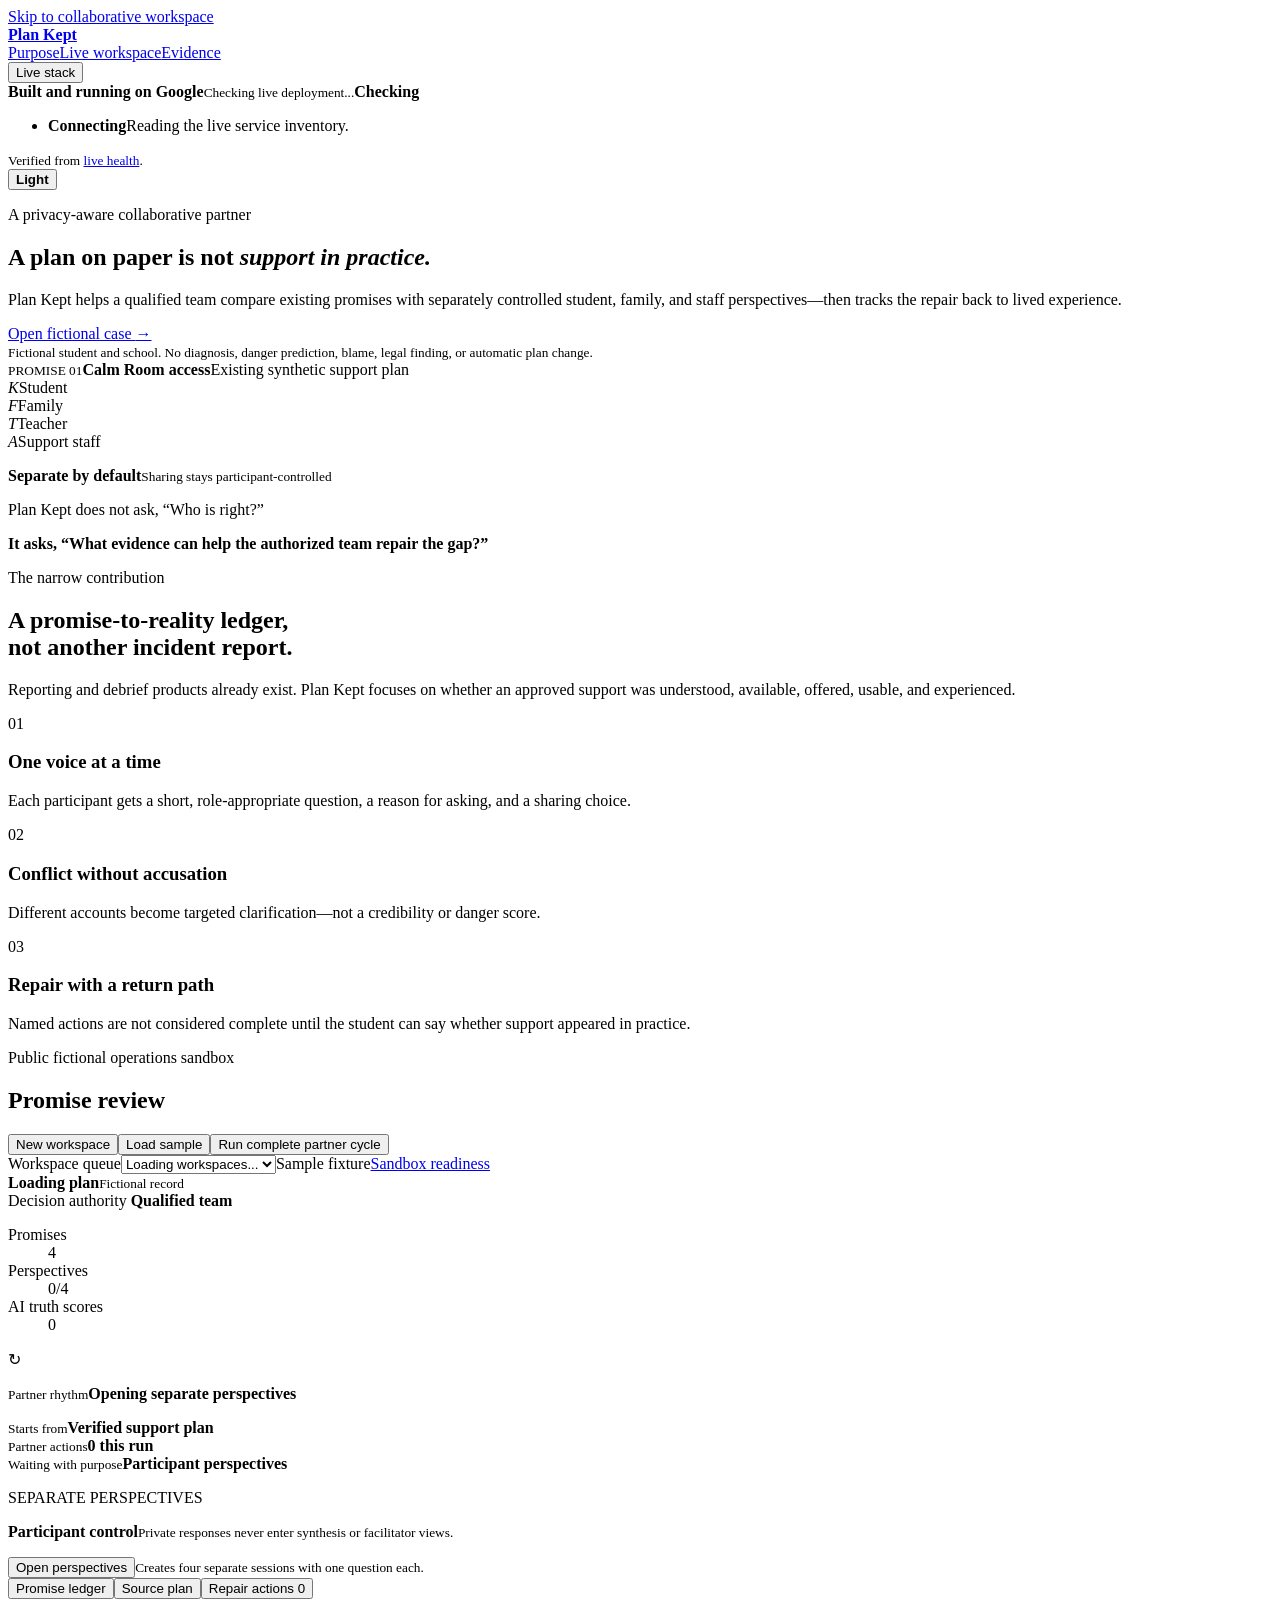
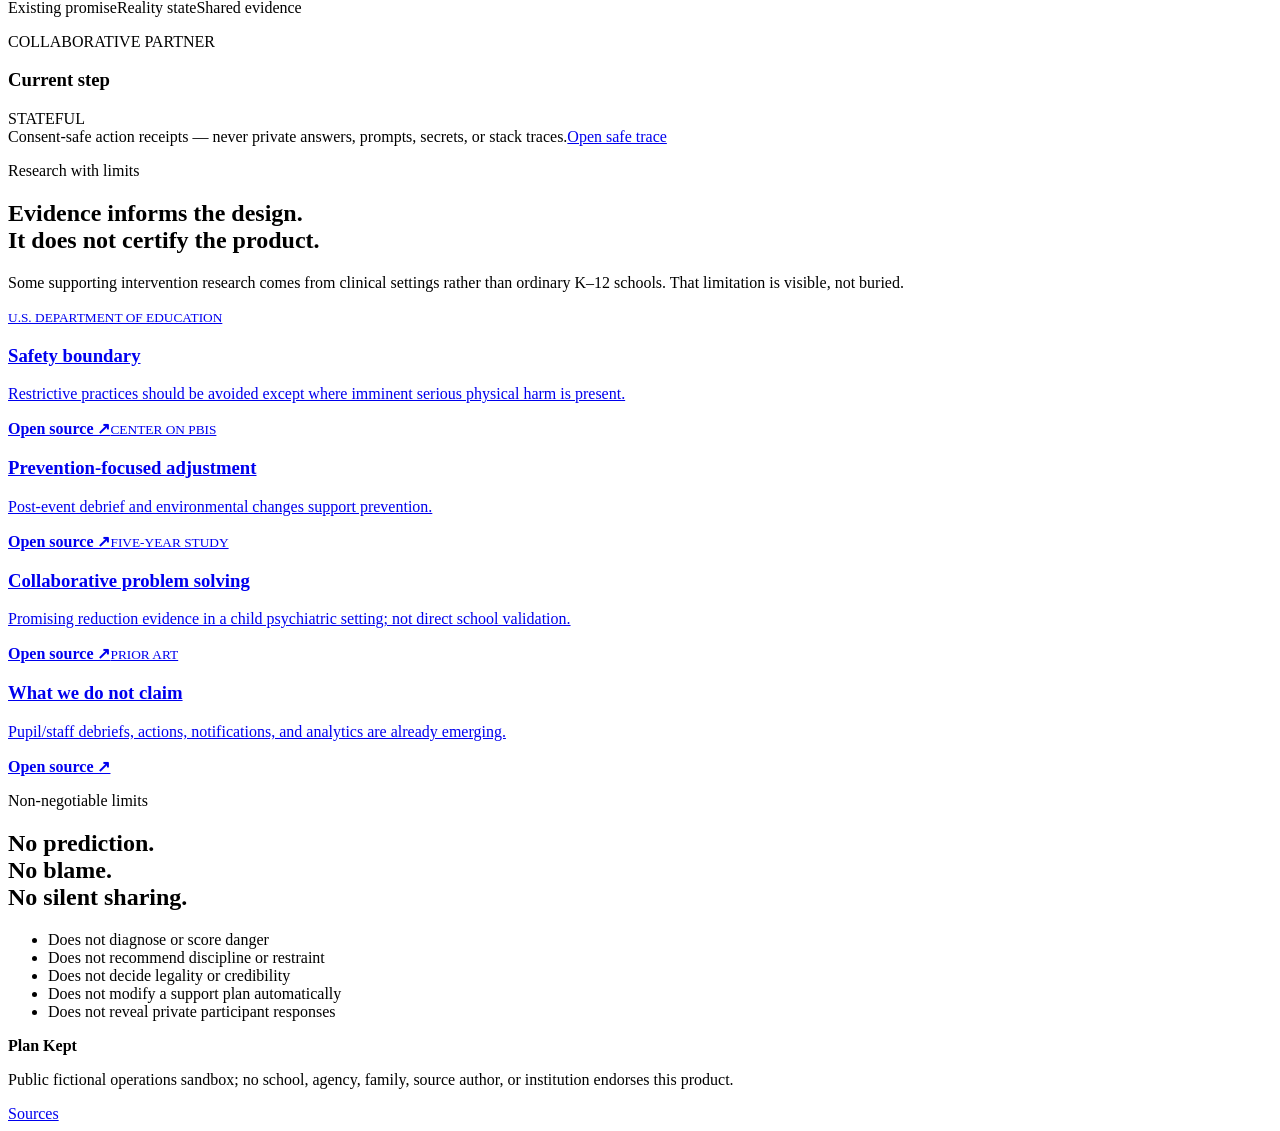
==== commit 26b35c4f: "Add live model focus routing and safe traces" ====
--- a/app/web/index.html
+++ b/app/web/index.html
@@ -7,7 +7,7 @@
 <section class="workspace-section" id="workspace"><div class="shell workspace-heading"><div><p class="eyebrow">Public fictional operations sandbox</p><h2>Promise review</h2></div><div><button class="button secondary small" id="new-workspace">New workspace</button><button class="button secondary small" id="reset">Load sample</button><button class="button primary small" id="autorun">Run complete partner cycle</button></div></div><div class="shell pilot-toolbar"><label><span>Workspace queue</span><select id="workspace-select" aria-label="Choose a fictional workspace"><option>Loading workspaces...</option></select></label><span id="workspace-origin">Sample fixture</span><a href="/api/pilot/readiness" target="_blank" rel="noreferrer">Sandbox readiness</a></div><div class="workspace shell" aria-busy="false"><header class="workspace-bar"><div class="case-state"><span id="state-dot"></span><div><b id="state-title">Loading plan</b><small id="workspace-id">Fictional record</small></div></div><div class="human-chip">Decision authority <strong>Qualified team</strong></div><dl><div><dt>Promises</dt><dd id="promise-count">4</dd></div><div><dt>Perspectives</dt><dd id="perspective-count">0/4</dd></div><div><dt>AI truth scores</dt><dd>0</dd></div></dl></header><section class="autonomy-note" id="autonomy-receipt" data-complete="false" aria-live="polite" aria-label="Plan Kept partner autonomy receipt"><div class="partner-rhythm"><span aria-hidden="true">↻</span><p><small>Partner rhythm</small><b id="autonomy-title">Opening separate perspectives</b></p></div><div><small>Starts from</small><b id="autonomy-trigger">Verified support plan</b></div><div><small>Partner actions</small><b id="autonomy-actions">0 this run</b></div><div><small>Waiting with purpose</small><b id="autonomy-wait">Participant perspectives</b></div></section><div class="workspace-grid">
 <aside class="participants"><p class="panel-label">SEPARATE PERSPECTIVES</p><div id="participants"></div><div class="privacy-card"><span class="lock"></span><p><b>Participant control</b><small>Private responses never enter synthesis or facilitator views.</small></p></div><button class="button primary full" id="advance">Open perspectives</button><small id="next-note">Creates four separate sessions with one question each.</small></aside>
 <section class="work"><div class="tabs" role="tablist"><button role="tab" data-tab="ledger" aria-selected="true">Promise ledger</button><button role="tab" data-tab="plan" aria-selected="false">Source plan</button><button role="tab" data-tab="repair" aria-selected="false">Repair actions <span id="action-badge">0</span></button></div><div class="view" id="view-ledger" role="tabpanel"><div class="ledger-head"><span>Existing promise</span><span>Reality state</span><span>Shared evidence</span></div><div id="ledger"></div></div><div class="view" id="view-plan" role="tabpanel" hidden><div class="document"><header><span>RIVERLIGHT SCHOOL · SYNTHETIC</span><b>Support Plan</b></header><div id="plan-promises"></div><footer>Not a real education record · Four fields verified against the model transcription</footer></div></div><div class="view" id="view-repair" role="tabpanel" hidden><div id="repair-list" class="empty-repair"><span></span><h3>No repair approved yet</h3><p>A qualified facilitator must review the evidence before actions can be created.</p></div></div></section>
-<aside class="partner"><div class="partner-title"><div><p class="panel-label">COLLABORATIVE PARTNER</p><h3>Current step</h3></div><span>STATEFUL</span></div><div id="partner-card" class="partner-card"></div><div class="timeline" id="timeline" aria-live="polite"></div><footer><span>Preferences · evidence · revisions · authority</span><a href="/api/proof">Open proof</a></footer></aside>
+<aside class="partner"><div class="partner-title"><div><p class="panel-label">COLLABORATIVE PARTNER</p><h3>Current step</h3></div><span>STATEFUL</span></div><div id="partner-card" class="partner-card"></div><div class="timeline" id="timeline" aria-live="polite"></div><footer><span>Consent-safe action receipts — never private answers, prompts, secrets, or stack traces.</span><a id="public-trace-link" href="/api/proof" target="_blank" rel="noreferrer">Open safe trace</a></footer></aside>
 </div></div></section>
 
 <section class="section shell" id="evidence"><div class="section-title"><p class="eyebrow">Research with limits</p><h2>Evidence informs the design.<br>It does not certify the product.</h2><p>Some supporting intervention research comes from clinical settings rather than ordinary K–12 schools. That limitation is visible, not buried.</p></div><div class="sources"><a href="https://www.ed.gov/teaching-and-administration/safe-learning-environments/school-safety-and-security/school-climate-and-student-discipline/restraint-and-seclusion-resource-document"><small>U.S. DEPARTMENT OF EDUCATION</small><h3>Safety boundary</h3><p>Restrictive practices should be avoided except where imminent serious physical harm is present.</p><b>Open source ↗</b></a><a href="https://www.pbis.org/topics/restraintseclusion"><small>CENTER ON PBIS</small><h3>Prevention-focused adjustment</h3><p>Post-event debrief and environmental changes support prevention.</p><b>Open source ↗</b></a><a href="https://pubmed.ncbi.nlm.nih.gov/19033167/"><small>FIVE-YEAR STUDY</small><h3>Collaborative problem solving</h3><p>Promising reduction evidence in a child psychiatric setting; not direct school validation.</p><b>Open source ↗</b></a><a href="https://recordhq.co.uk/"><small>PRIOR ART</small><h3>What we do not claim</h3><p>Pupil/staff debriefs, actions, notifications, and analytics are already emerging.</p><b>Open source ↗</b></a></div></section>
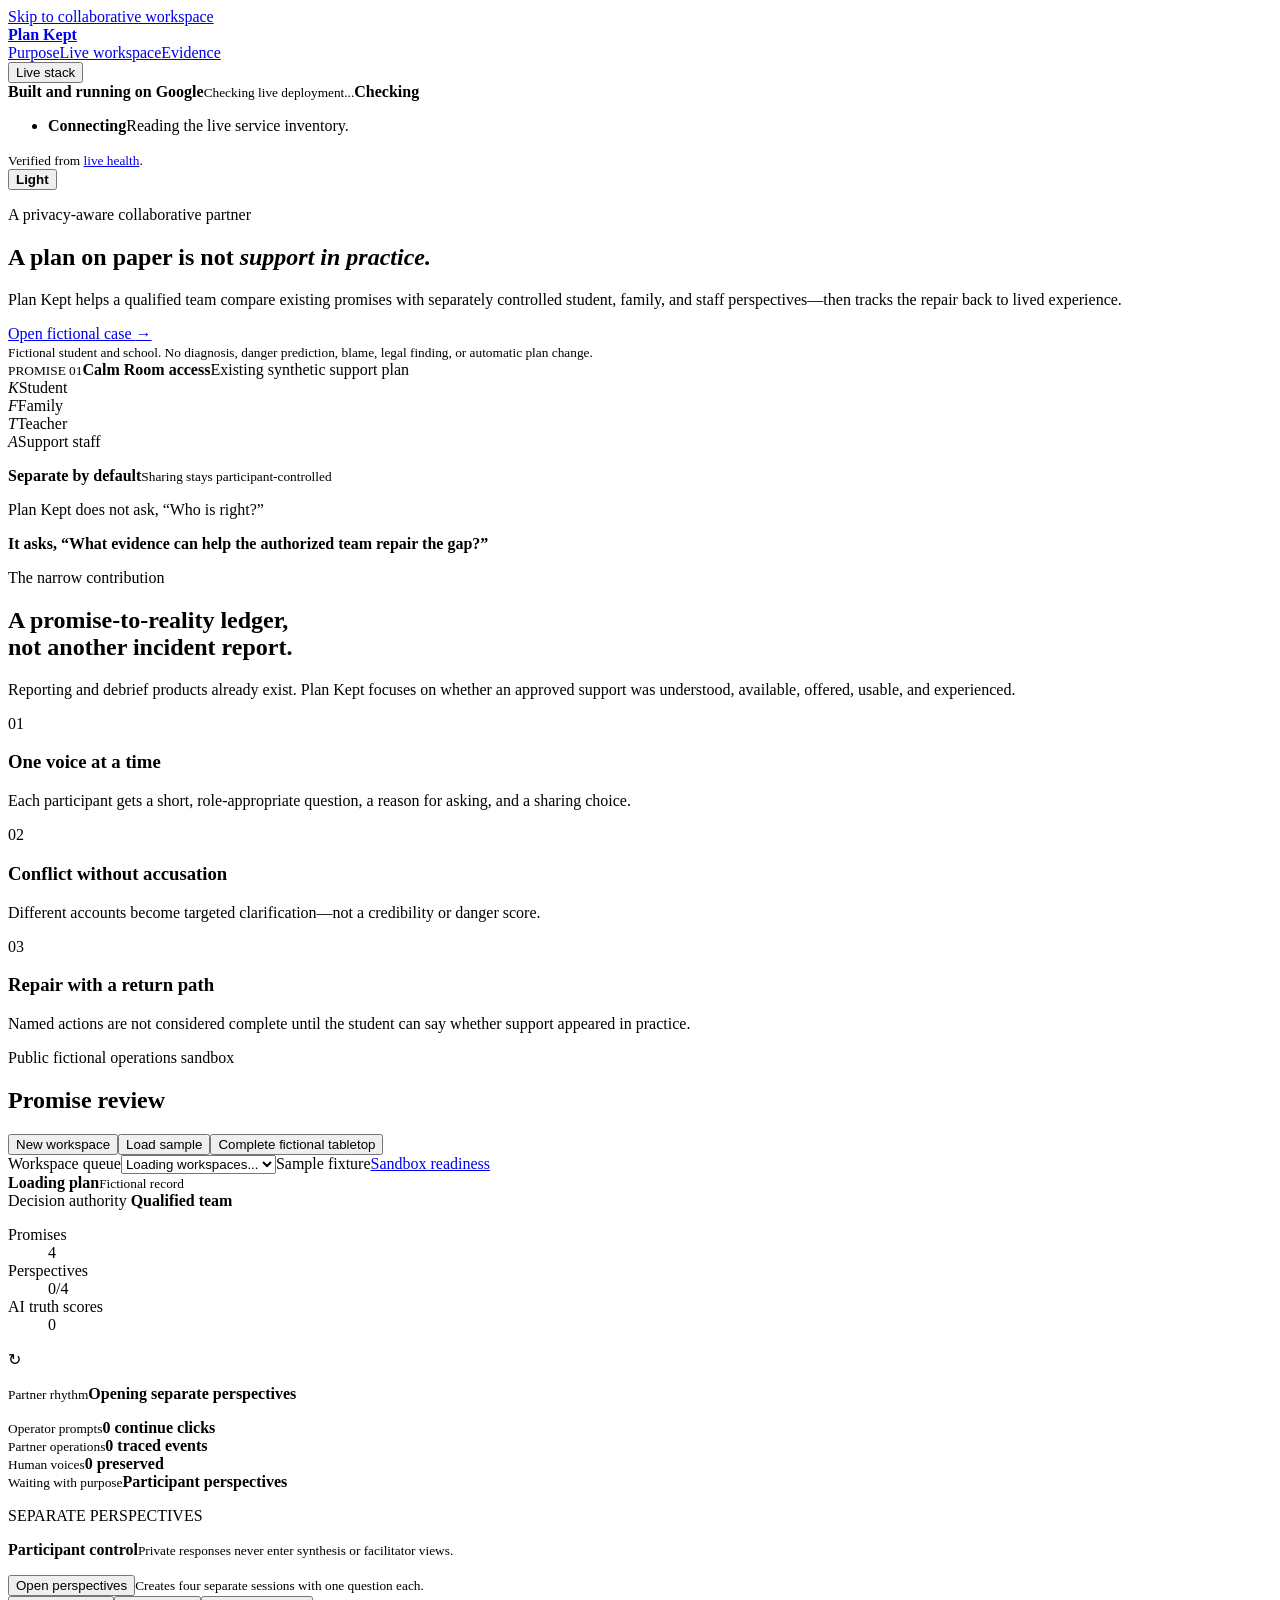
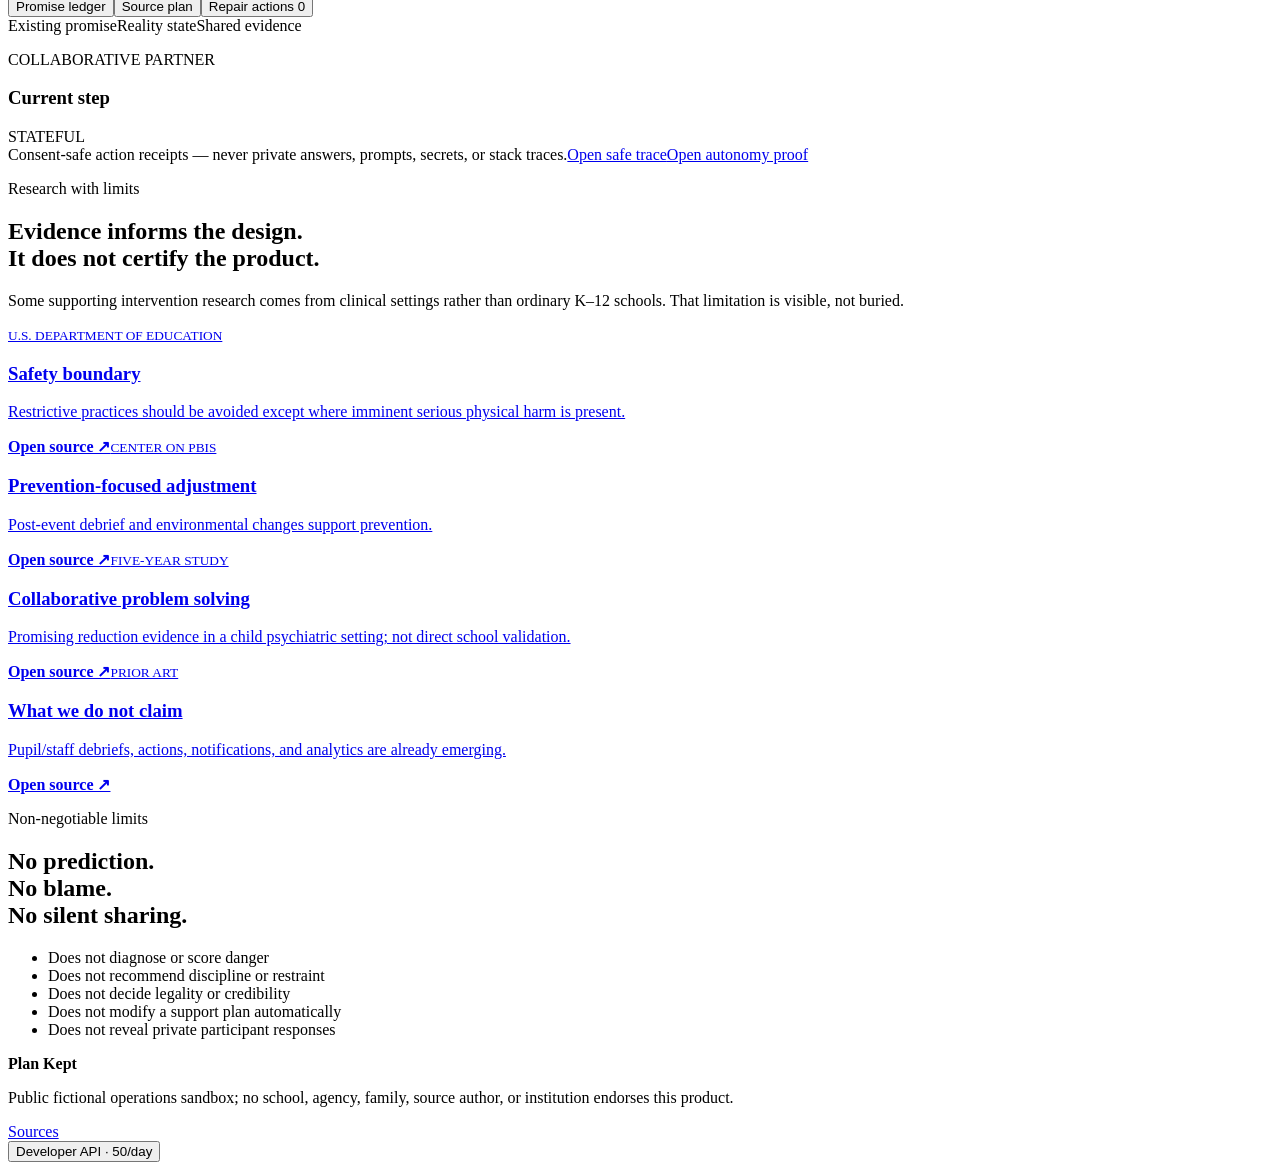
==== commit 0d76ac01: "feat: ship protected developer API and autonomy proof" ====
--- a/app/web/index.html
+++ b/app/web/index.html
@@ -1,13 +1,13 @@
-<!doctype html><html lang="en" data-theme="light"><head><meta charset="utf-8"><meta name="viewport" content="width=device-width,initial-scale=1"><meta name="description" content="Plan Kept helps a qualified school team find whether promised supports were available in practice."><title>Plan Kept — From promise to practice</title><link rel="preconnect" href="https://fonts.googleapis.com"><link rel="preconnect" href="https://fonts.gstatic.com" crossorigin><link href="https://fonts.googleapis.com/css2?family=Instrument+Serif:ital@0;1&family=Plus+Jakarta+Sans:wght@400;500;600;700;800&family=Roboto+Mono:wght@400;600&display=swap" rel="stylesheet"><link rel="stylesheet" href="/static/styles.css"><link rel="stylesheet" href="/static/pilot.css"><link rel="stylesheet" href="/static/cloud-status.css"><link rel="stylesheet" href="/static/autonomy.css"></head><body>
+<!doctype html><html lang="en" data-theme="light"><head><meta charset="utf-8"><meta name="viewport" content="width=device-width,initial-scale=1"><meta name="description" content="Plan Kept helps a qualified school team find whether promised supports were available in practice."><title>Plan Kept — From promise to practice</title><link rel="preconnect" href="https://fonts.googleapis.com"><link rel="preconnect" href="https://fonts.gstatic.com" crossorigin><link href="https://fonts.googleapis.com/css2?family=Instrument+Serif:ital@0;1&family=Plus+Jakarta+Sans:wght@400;500;600;700;800&family=Roboto+Mono:wght@400;600&display=swap" rel="stylesheet"><link rel="stylesheet" href="/static/styles.css"><link rel="stylesheet" href="/static/pilot.css"><link rel="stylesheet" href="/static/cloud-status.css"><link rel="stylesheet" href="/static/autonomy.css"><link rel="stylesheet" href="/static/developer.css"></head><body>
 <a class="skip-link" href="#workspace">Skip to collaborative workspace</a><header class="header"><a class="brand" href="/"><span class="mark"><i></i></span><b>Plan Kept</b></a><nav><a href="#purpose">Purpose</a><a href="#workspace">Live workspace</a><a href="#evidence">Evidence</a><div class="cloud-status" data-cloud-status><button class="cloud-status-trigger" id="cloud-status-trigger" type="button" data-state="checking" aria-expanded="false" aria-controls="cloud-status-panel"><span class="cloud-status-dot" aria-hidden="true"></span><span class="cloud-status-copy">Live stack</span></button><div class="cloud-status-panel" id="cloud-status-panel" role="region" aria-label="Google services used by Plan Kept" aria-hidden="true"><div class="cloud-status-head"><span><strong>Built and running on Google</strong><small data-cloud-summary>Checking live deployment...</small></span><b class="cloud-status-live" data-cloud-badge>Checking</b></div><ul class="cloud-status-services"><li><b>Connecting</b><span>Reading the live service inventory.</span></li></ul><small class="cloud-status-note">Verified from <a href="/health" target="_blank" rel="noreferrer">live health</a>.</small></div></div><button class="theme" id="theme-toggle" type="button" aria-pressed="false"><span></span><b>Light</b></button></nav></header>
 <main><section class="hero shell"><div class="hero-copy"><p class="eyebrow">A privacy-aware collaborative partner</p><h1>A plan on paper is not <em>support in practice.</em></h1><p>Plan Kept helps a qualified team compare existing promises with separately controlled student, family, and staff perspectives—then tracks the repair back to lived experience.</p><div class="actions"><a class="button primary" href="#workspace">Open fictional case <span>→</span></a></div><small>Fictional student and school. No diagnosis, danger prediction, blame, legal finding, or automatic plan change.</small></div><div class="hero-art" aria-label="Four perspectives connecting to one support promise"><div class="orbit"></div><div class="promise"><small>PROMISE 01</small><b>Calm Room access</b><span>Existing synthetic support plan</span></div><div class="voice student"><i>K</i><span>Student</span></div><div class="voice family"><i>F</i><span>Family</span></div><div class="voice teacher"><i>T</i><span>Teacher</span></div><div class="voice aide"><i>A</i><span>Support staff</span></div><div class="privacy-note"><span class="lock"></span><p><b>Separate by default</b><small>Sharing stays participant-controlled</small></p></div></div></section>
 <section class="principle"><div class="shell"><p>Plan Kept does not ask, “Who is right?”</p><strong>It asks, “What evidence can help the authorized team repair the gap?”</strong></div></section>
 <section class="section shell" id="purpose"><div class="section-title"><p class="eyebrow">The narrow contribution</p><h2>A promise-to-reality ledger,<br>not another incident report.</h2><p>Reporting and debrief products already exist. Plan Kept focuses on whether an approved support was understood, available, offered, usable, and experienced.</p></div><div class="principles"><article><span>01</span><h3>One voice at a time</h3><p>Each participant gets a short, role-appropriate question, a reason for asking, and a sharing choice.</p></article><article><span>02</span><h3>Conflict without accusation</h3><p>Different accounts become targeted clarification—not a credibility or danger score.</p></article><article><span>03</span><h3>Repair with a return path</h3><p>Named actions are not considered complete until the student can say whether support appeared in practice.</p></article></div></section>
 
-<section class="workspace-section" id="workspace"><div class="shell workspace-heading"><div><p class="eyebrow">Public fictional operations sandbox</p><h2>Promise review</h2></div><div><button class="button secondary small" id="new-workspace">New workspace</button><button class="button secondary small" id="reset">Load sample</button><button class="button primary small" id="autorun">Run complete partner cycle</button></div></div><div class="shell pilot-toolbar"><label><span>Workspace queue</span><select id="workspace-select" aria-label="Choose a fictional workspace"><option>Loading workspaces...</option></select></label><span id="workspace-origin">Sample fixture</span><a href="/api/pilot/readiness" target="_blank" rel="noreferrer">Sandbox readiness</a></div><div class="workspace shell" aria-busy="false"><header class="workspace-bar"><div class="case-state"><span id="state-dot"></span><div><b id="state-title">Loading plan</b><small id="workspace-id">Fictional record</small></div></div><div class="human-chip">Decision authority <strong>Qualified team</strong></div><dl><div><dt>Promises</dt><dd id="promise-count">4</dd></div><div><dt>Perspectives</dt><dd id="perspective-count">0/4</dd></div><div><dt>AI truth scores</dt><dd>0</dd></div></dl></header><section class="autonomy-note" id="autonomy-receipt" data-complete="false" aria-live="polite" aria-label="Plan Kept partner autonomy receipt"><div class="partner-rhythm"><span aria-hidden="true">↻</span><p><small>Partner rhythm</small><b id="autonomy-title">Opening separate perspectives</b></p></div><div><small>Starts from</small><b id="autonomy-trigger">Verified support plan</b></div><div><small>Partner actions</small><b id="autonomy-actions">0 this run</b></div><div><small>Waiting with purpose</small><b id="autonomy-wait">Participant perspectives</b></div></section><div class="workspace-grid">
+<section class="workspace-section" id="workspace"><div class="shell workspace-heading"><div><p class="eyebrow">Public fictional operations sandbox</p><h2>Promise review</h2></div><div><button class="button secondary small" id="new-workspace">New workspace</button><button class="button secondary small" id="reset">Load sample</button><button class="button primary small" id="autorun">Complete fictional tabletop</button></div></div><div class="shell pilot-toolbar"><label><span>Workspace queue</span><select id="workspace-select" aria-label="Choose a fictional workspace"><option>Loading workspaces...</option></select></label><span id="workspace-origin">Sample fixture</span><a href="/api/pilot/readiness" target="_blank" rel="noreferrer">Sandbox readiness</a></div><div class="workspace shell" aria-busy="false"><header class="workspace-bar"><div class="case-state"><span id="state-dot"></span><div><b id="state-title">Loading plan</b><small id="workspace-id">Fictional record</small></div></div><div class="human-chip">Decision authority <strong>Qualified team</strong></div><dl><div><dt>Promises</dt><dd id="promise-count">4</dd></div><div><dt>Perspectives</dt><dd id="perspective-count">0/4</dd></div><div><dt>AI truth scores</dt><dd>0</dd></div></dl></header><section class="autonomy-note" id="autonomy-receipt" data-complete="false" aria-live="polite" aria-label="Plan Kept partner autonomy receipt"><div class="partner-rhythm"><span aria-hidden="true">↻</span><p><small>Partner rhythm</small><b id="autonomy-title">Opening separate perspectives</b></p></div><div><small>Operator prompts</small><b id="autonomy-trigger">0 continue clicks</b></div><div><small>Partner operations</small><b id="autonomy-actions">0 traced events</b></div><div><small>Human voices</small><b id="autonomy-human">0 preserved</b></div><div><small>Waiting with purpose</small><b id="autonomy-wait">Participant perspectives</b></div></section><div class="workspace-grid">
 <aside class="participants"><p class="panel-label">SEPARATE PERSPECTIVES</p><div id="participants"></div><div class="privacy-card"><span class="lock"></span><p><b>Participant control</b><small>Private responses never enter synthesis or facilitator views.</small></p></div><button class="button primary full" id="advance">Open perspectives</button><small id="next-note">Creates four separate sessions with one question each.</small></aside>
 <section class="work"><div class="tabs" role="tablist"><button role="tab" data-tab="ledger" aria-selected="true">Promise ledger</button><button role="tab" data-tab="plan" aria-selected="false">Source plan</button><button role="tab" data-tab="repair" aria-selected="false">Repair actions <span id="action-badge">0</span></button></div><div class="view" id="view-ledger" role="tabpanel"><div class="ledger-head"><span>Existing promise</span><span>Reality state</span><span>Shared evidence</span></div><div id="ledger"></div></div><div class="view" id="view-plan" role="tabpanel" hidden><div class="document"><header><span>RIVERLIGHT SCHOOL · SYNTHETIC</span><b>Support Plan</b></header><div id="plan-promises"></div><footer>Not a real education record · Four fields verified against the model transcription</footer></div></div><div class="view" id="view-repair" role="tabpanel" hidden><div id="repair-list" class="empty-repair"><span></span><h3>No repair approved yet</h3><p>A qualified facilitator must review the evidence before actions can be created.</p></div></div></section>
-<aside class="partner"><div class="partner-title"><div><p class="panel-label">COLLABORATIVE PARTNER</p><h3>Current step</h3></div><span>STATEFUL</span></div><div id="partner-card" class="partner-card"></div><div class="timeline" id="timeline" aria-live="polite"></div><footer><span>Consent-safe action receipts — never private answers, prompts, secrets, or stack traces.</span><a id="public-trace-link" href="/api/proof" target="_blank" rel="noreferrer">Open safe trace</a></footer></aside>
+<aside class="partner"><div class="partner-title"><div><p class="panel-label">COLLABORATIVE PARTNER</p><h3>Current step</h3></div><span>STATEFUL</span></div><div id="partner-card" class="partner-card"></div><div class="timeline" id="timeline" aria-live="polite"></div><footer><span>Consent-safe action receipts — never private answers, prompts, secrets, or stack traces.</span><a id="public-trace-link" href="/api/proof" target="_blank" rel="noreferrer">Open safe trace</a><a id="autonomy-proof-link" href="/api/proof" target="_blank" rel="noreferrer">Open autonomy proof</a></footer></aside>
 </div></div></section>
 
 <section class="section shell" id="evidence"><div class="section-title"><p class="eyebrow">Research with limits</p><h2>Evidence informs the design.<br>It does not certify the product.</h2><p>Some supporting intervention research comes from clinical settings rather than ordinary K–12 schools. That limitation is visible, not buried.</p></div><div class="sources"><a href="https://www.ed.gov/teaching-and-administration/safe-learning-environments/school-safety-and-security/school-climate-and-student-discipline/restraint-and-seclusion-resource-document"><small>U.S. DEPARTMENT OF EDUCATION</small><h3>Safety boundary</h3><p>Restrictive practices should be avoided except where imminent serious physical harm is present.</p><b>Open source ↗</b></a><a href="https://www.pbis.org/topics/restraintseclusion"><small>CENTER ON PBIS</small><h3>Prevention-focused adjustment</h3><p>Post-event debrief and environmental changes support prevention.</p><b>Open source ↗</b></a><a href="https://pubmed.ncbi.nlm.nih.gov/19033167/"><small>FIVE-YEAR STUDY</small><h3>Collaborative problem solving</h3><p>Promising reduction evidence in a child psychiatric setting; not direct school validation.</p><b>Open source ↗</b></a><a href="https://recordhq.co.uk/"><small>PRIOR ART</small><h3>What we do not claim</h3><p>Pupil/staff debriefs, actions, notifications, and analytics are already emerging.</p><b>Open source ↗</b></a></div></section>
@@ -15,5 +15,5 @@
 Student A may request a quiet workspace during transitions.
 This is not a real education record.</textarea></label><label><span>Focus promise title</span><input name="promise_title" value="Quiet workspace access" required></label><label><span>Category</span><input name="promise_category" value="environment" required></label><label class="wide"><span>Exact promise quote</span><textarea name="promise_quote" rows="3" required>Student A may request a quiet workspace during transitions.</textarea></label><label><span>Student participant</span><input name="student_name" value="Student A - fictional" required></label><label><span>Family participant</span><input name="family_name" value="Family participant - fictional" required></label><label><span>Teacher participant</span><input name="teacher_name" value="Teacher participant - fictional" required></label><label><span>Support participant</span><input name="aide_name" value="Support participant - fictional" required></label></div><footer><button class="button secondary" type="button" id="workspace-cancel">Cancel</button><button class="button primary" type="submit">Create workspace</button></footer></form></dialog>
 <dialog id="perspective-dialog" class="pilot-dialog" aria-labelledby="perspective-dialog-title"><form id="perspective-form"><header><div><p class="eyebrow">Separate perspectives</p><h2 id="perspective-dialog-title">Record four fictional accounts</h2></div><button type="button" id="perspective-close" aria-label="Close">×</button></header><p class="dialog-boundary">These fictional responses remain separately attributed. The system organizes them but does not decide who is truthful.</p><div class="form-grid"><label class="wide"><span>Student perspective</span><textarea name="student" rows="2" required>I asked for the support, but it was not available at that moment.</textarea></label><label class="wide"><span>Family perspective</span><textarea name="family" rows="2" required>I learned that the support handoff was incomplete.</textarea></label><label class="wide"><span>Teacher perspective</span><textarea name="teacher" rows="2" required>I understood that the support had been offered.</textarea></label><label class="wide"><span>Support-staff perspective</span><textarea name="aide" rows="2" required>The fictional access record shows availability later in the period.</textarea></label></div><footer><button class="button secondary" type="button" id="perspective-cancel">Cancel</button><button class="button primary" type="submit">Record perspectives</button></footer></form></dialog></main>
-<footer class="footer"><div class="shell"><div class="brand"><span class="mark"><i></i></span><b>Plan Kept</b></div><p>Public fictional operations sandbox; no school, agency, family, source author, or institution endorses this product.</p><nav><a href="#evidence">Sources</a></nav></div></footer><div id="toast" class="toast" role="status" aria-live="polite"></div><script src="/static/cloud-status.js" defer></script><script src="/static/app.js" defer></script><script src="/static/pilot.js" defer></script></body></html>
+<footer class="footer"><div class="shell"><div class="brand"><span class="mark"><i></i></span><b>Plan Kept</b></div><p>Public fictional operations sandbox; no school, agency, family, source author, or institution endorses this product.</p><nav><a href="#evidence">Sources</a></nav></div></footer><div id="toast" class="toast" role="status" aria-live="polite"></div><script src="/static/cloud-status.js" defer></script><script src="/static/app.js" defer></script><script src="/static/pilot.js" defer></script><div class="developer-access" data-developer-api data-product="plan-kept" data-endpoint="/v1/tabletop-runs"><button class="developer-launch" type="button" data-dev-open><i></i>Developer API · 50/day</button><dialog class="developer-dialog"><section class="developer-card"><header class="developer-head"><div><small>Use the working service</small><h2>Connect in two minutes.</h2><p>Create a free key and call the same durable agent workflow running behind this interface.</p></div><button class="developer-close" type="button" data-dev-close aria-label="Close">&times;</button></header><div class="developer-facts"><div><small>Auth</small><b>X-API-Key</b></div><div><small>Daily quota</small><b>50 calls / key + network</b></div><div><small>Persistence</small><b>Firestore transactions</b></div></div><form class="developer-form"><label><span>Key label</span><input type="text" name="label" value="Hackathon evaluator" minlength="2" maxlength="80" required></label><button type="submit">Generate free key</button><label class="developer-consent"><input type="checkbox" required><span>I will use only fictional synthetic education data and understand the key is displayed once.</span></label></form><p class="developer-error" data-dev-error role="alert"></p><div class="developer-key" data-dev-key hidden><small>Copy now · stored only in this browser tab</small><code data-dev-key-value></code><div class="developer-curl"><pre data-dev-curl></pre><button class="developer-copy" type="button" data-dev-copy>Copy curl</button></div></div><p class="developer-note">The public UI stays keyless for evaluation. The stable <code>/v1</code> integration API is protected and quota-limited. Explore the complete contract in <a href="/docs" target="_blank" rel="noreferrer">OpenAPI docs</a>; review limits at <a href="/api/developer" target="_blank" rel="noreferrer">developer metadata</a>.</p></section></dialog></div><script src="/static/developer.js" defer></script></body></html>
 
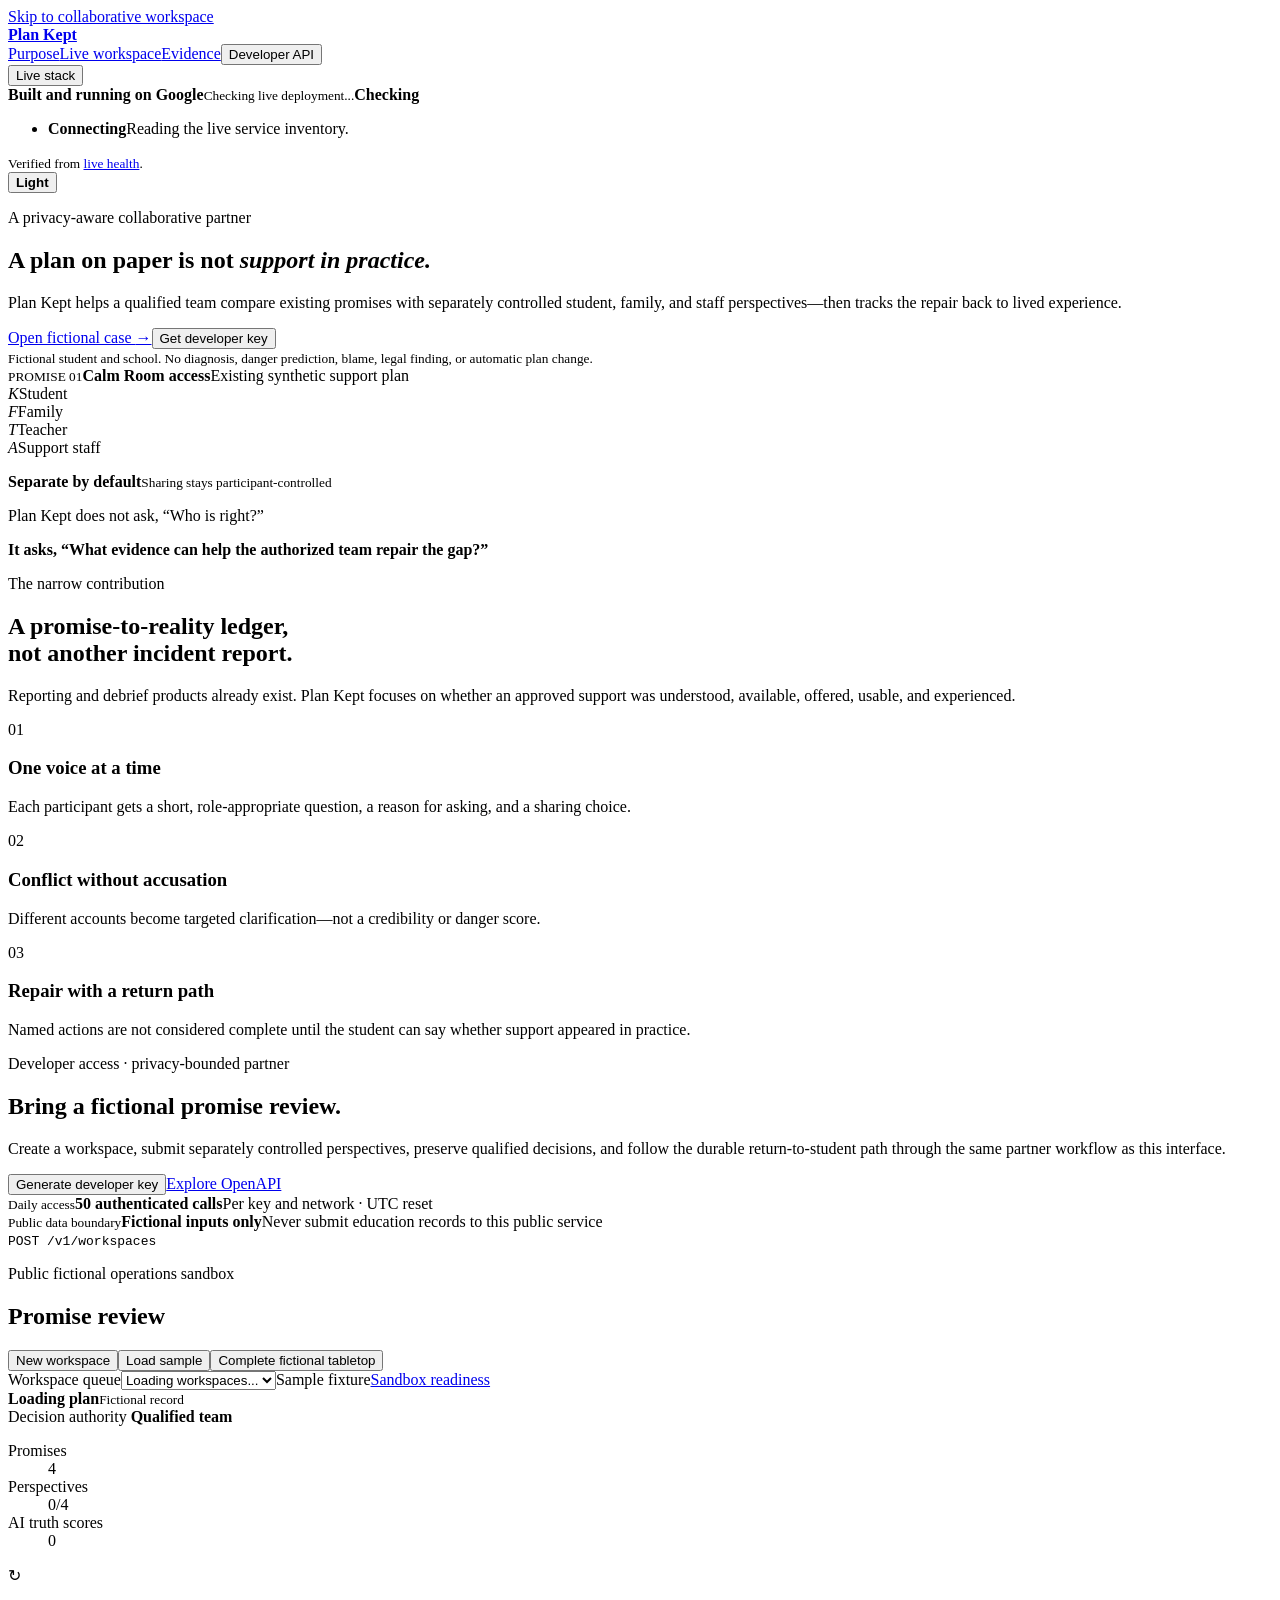
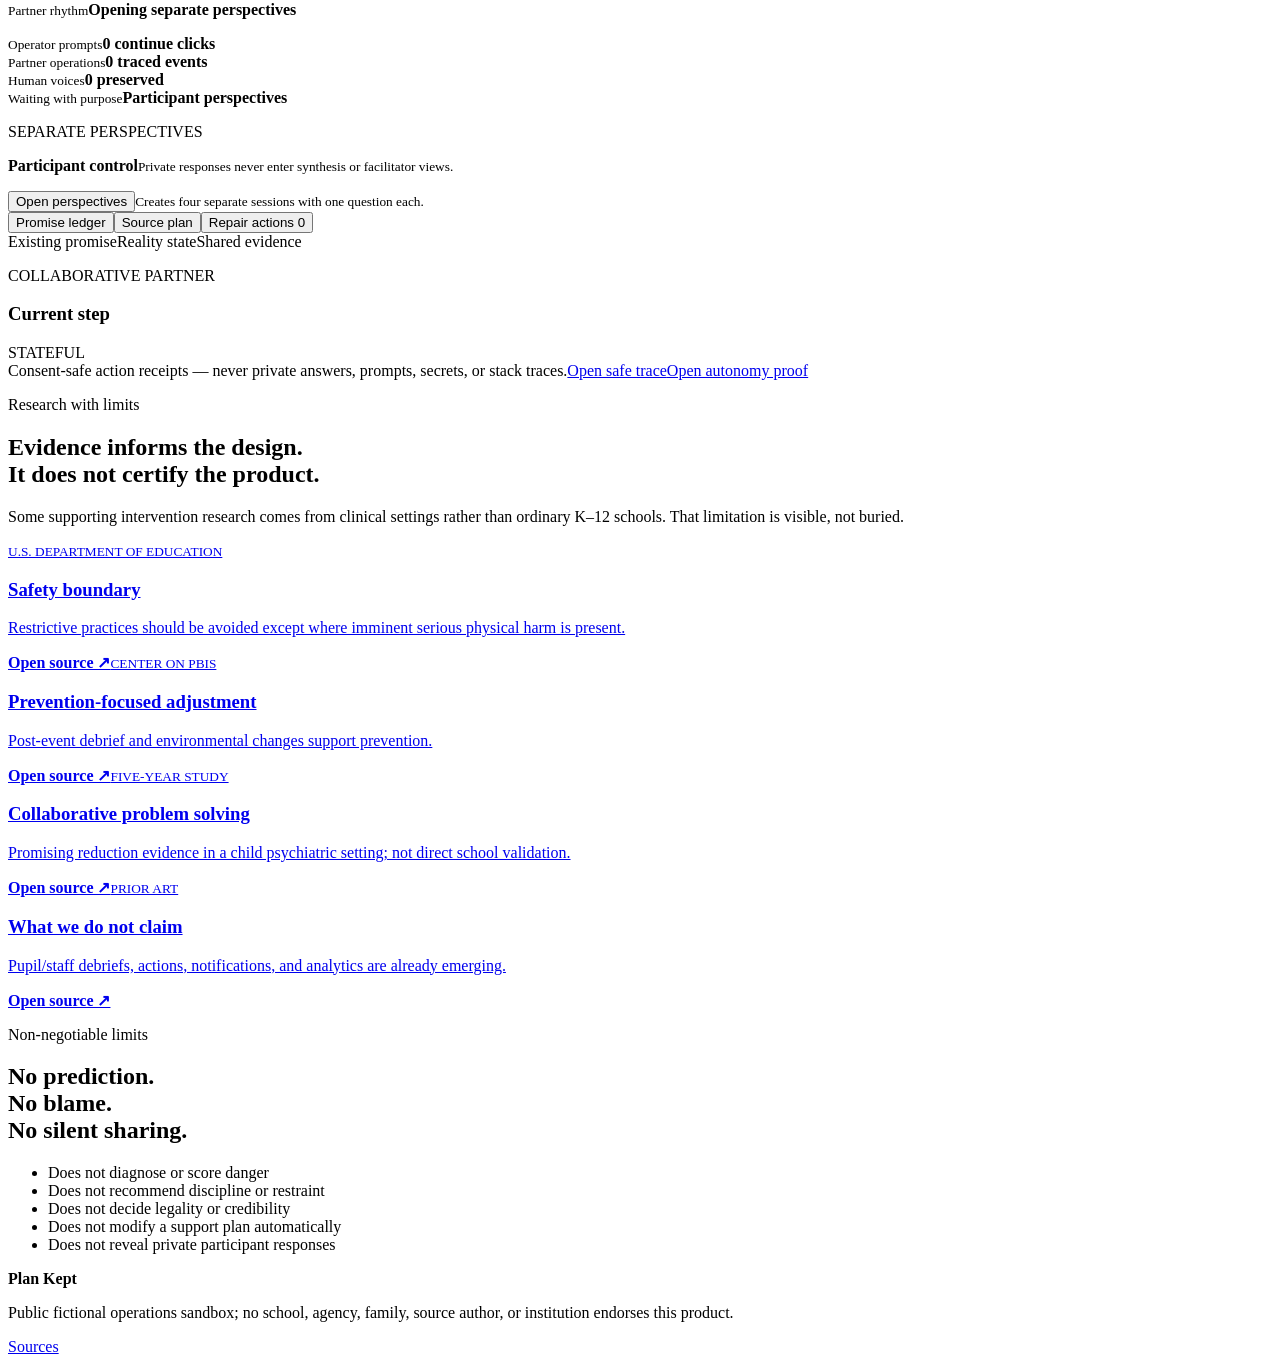
==== commit 6a5ce41f: "fix: integrate developer access into product navigation" ====
--- a/app/web/index.html
+++ b/app/web/index.html
@@ -1,8 +1,13 @@
 <!doctype html><html lang="en" data-theme="light"><head><meta charset="utf-8"><meta name="viewport" content="width=device-width,initial-scale=1"><meta name="description" content="Plan Kept helps a qualified school team find whether promised supports were available in practice."><title>Plan Kept — From promise to practice</title><link rel="preconnect" href="https://fonts.googleapis.com"><link rel="preconnect" href="https://fonts.gstatic.com" crossorigin><link href="https://fonts.googleapis.com/css2?family=Instrument+Serif:ital@0;1&family=Plus+Jakarta+Sans:wght@400;500;600;700;800&family=Roboto+Mono:wght@400;600&display=swap" rel="stylesheet"><link rel="stylesheet" href="/static/styles.css"><link rel="stylesheet" href="/static/pilot.css"><link rel="stylesheet" href="/static/cloud-status.css"><link rel="stylesheet" href="/static/autonomy.css"><link rel="stylesheet" href="/static/developer.css"></head><body>
-<a class="skip-link" href="#workspace">Skip to collaborative workspace</a><header class="header"><a class="brand" href="/"><span class="mark"><i></i></span><b>Plan Kept</b></a><nav><a href="#purpose">Purpose</a><a href="#workspace">Live workspace</a><a href="#evidence">Evidence</a><div class="cloud-status" data-cloud-status><button class="cloud-status-trigger" id="cloud-status-trigger" type="button" data-state="checking" aria-expanded="false" aria-controls="cloud-status-panel"><span class="cloud-status-dot" aria-hidden="true"></span><span class="cloud-status-copy">Live stack</span></button><div class="cloud-status-panel" id="cloud-status-panel" role="region" aria-label="Google services used by Plan Kept" aria-hidden="true"><div class="cloud-status-head"><span><strong>Built and running on Google</strong><small data-cloud-summary>Checking live deployment...</small></span><b class="cloud-status-live" data-cloud-badge>Checking</b></div><ul class="cloud-status-services"><li><b>Connecting</b><span>Reading the live service inventory.</span></li></ul><small class="cloud-status-note">Verified from <a href="/health" target="_blank" rel="noreferrer">live health</a>.</small></div></div><button class="theme" id="theme-toggle" type="button" aria-pressed="false"><span></span><b>Light</b></button></nav></header>
-<main><section class="hero shell"><div class="hero-copy"><p class="eyebrow">A privacy-aware collaborative partner</p><h1>A plan on paper is not <em>support in practice.</em></h1><p>Plan Kept helps a qualified team compare existing promises with separately controlled student, family, and staff perspectives—then tracks the repair back to lived experience.</p><div class="actions"><a class="button primary" href="#workspace">Open fictional case <span>→</span></a></div><small>Fictional student and school. No diagnosis, danger prediction, blame, legal finding, or automatic plan change.</small></div><div class="hero-art" aria-label="Four perspectives connecting to one support promise"><div class="orbit"></div><div class="promise"><small>PROMISE 01</small><b>Calm Room access</b><span>Existing synthetic support plan</span></div><div class="voice student"><i>K</i><span>Student</span></div><div class="voice family"><i>F</i><span>Family</span></div><div class="voice teacher"><i>T</i><span>Teacher</span></div><div class="voice aide"><i>A</i><span>Support staff</span></div><div class="privacy-note"><span class="lock"></span><p><b>Separate by default</b><small>Sharing stays participant-controlled</small></p></div></div></section>
+<a class="skip-link" href="#workspace">Skip to collaborative workspace</a><header class="header"><a class="brand" href="/"><span class="mark"><i></i></span><b>Plan Kept</b></a><nav><a href="#purpose">Purpose</a><a href="#workspace">Live workspace</a><a href="#evidence">Evidence</a><button class="nav-developer" type="button" data-dev-open>Developer API</button><div class="cloud-status" data-cloud-status><button class="cloud-status-trigger" id="cloud-status-trigger" type="button" data-state="checking" aria-expanded="false" aria-controls="cloud-status-panel"><span class="cloud-status-dot" aria-hidden="true"></span><span class="cloud-status-copy">Live stack</span></button><div class="cloud-status-panel" id="cloud-status-panel" role="region" aria-label="Google services used by Plan Kept" aria-hidden="true"><div class="cloud-status-head"><span><strong>Built and running on Google</strong><small data-cloud-summary>Checking live deployment...</small></span><b class="cloud-status-live" data-cloud-badge>Checking</b></div><ul class="cloud-status-services"><li><b>Connecting</b><span>Reading the live service inventory.</span></li></ul><small class="cloud-status-note">Verified from <a href="/health" target="_blank" rel="noreferrer">live health</a>.</small></div></div><button class="theme" id="theme-toggle" type="button" aria-pressed="false"><span></span><b>Light</b></button></nav></header>
+<main><section class="hero shell"><div class="hero-copy"><p class="eyebrow">A privacy-aware collaborative partner</p><h1>A plan on paper is not <em>support in practice.</em></h1><p>Plan Kept helps a qualified team compare existing promises with separately controlled student, family, and staff perspectives—then tracks the repair back to lived experience.</p><div class="actions"><a class="button primary" href="#workspace">Open fictional case <span>→</span></a><button class="button secondary" type="button" data-dev-open>Get developer key</button></div><small>Fictional student and school. No diagnosis, danger prediction, blame, legal finding, or automatic plan change.</small></div><div class="hero-art" aria-label="Four perspectives connecting to one support promise"><div class="orbit"></div><div class="promise"><small>PROMISE 01</small><b>Calm Room access</b><span>Existing synthetic support plan</span></div><div class="voice student"><i>K</i><span>Student</span></div><div class="voice family"><i>F</i><span>Family</span></div><div class="voice teacher"><i>T</i><span>Teacher</span></div><div class="voice aide"><i>A</i><span>Support staff</span></div><div class="privacy-note"><span class="lock"></span><p><b>Separate by default</b><small>Sharing stays participant-controlled</small></p></div></div></section>
 <section class="principle"><div class="shell"><p>Plan Kept does not ask, “Who is right?”</p><strong>It asks, “What evidence can help the authorized team repair the gap?”</strong></div></section>
 <section class="section shell" id="purpose"><div class="section-title"><p class="eyebrow">The narrow contribution</p><h2>A promise-to-reality ledger,<br>not another incident report.</h2><p>Reporting and debrief products already exist. Plan Kept focuses on whether an approved support was understood, available, offered, usable, and experienced.</p></div><div class="principles"><article><span>01</span><h3>One voice at a time</h3><p>Each participant gets a short, role-appropriate question, a reason for asking, and a sharing choice.</p></article><article><span>02</span><h3>Conflict without accusation</h3><p>Different accounts become targeted clarification—not a credibility or danger score.</p></article><article><span>03</span><h3>Repair with a return path</h3><p>Named actions are not considered complete until the student can say whether support appeared in practice.</p></article></div></section>
+
+<section class="developer-landing shell" id="developer-api" aria-labelledby="developer-api-title">
+<div class="developer-landing-copy"><p class="developer-kicker">Developer access · privacy-bounded partner</p><h2 id="developer-api-title">Bring a fictional promise review.</h2><p>Create a workspace, submit separately controlled perspectives, preserve qualified decisions, and follow the durable return-to-student path through the same partner workflow as this interface.</p><div class="developer-landing-actions"><button type="button" data-dev-open>Generate developer key</button><a href="/docs" target="_blank" rel="noreferrer">Explore OpenAPI</a></div></div>
+<div class="developer-contract" aria-label="Plan Kept API contract"><div><small>Daily access</small><b>50 authenticated calls</b><span>Per key and network · UTC reset</span></div><div><small>Public data boundary</small><b>Fictional inputs only</b><span>Never submit education records to this public service</span></div><code><span>POST</span> /v1/workspaces</code></div>
+</section>
 
 <section class="workspace-section" id="workspace"><div class="shell workspace-heading"><div><p class="eyebrow">Public fictional operations sandbox</p><h2>Promise review</h2></div><div><button class="button secondary small" id="new-workspace">New workspace</button><button class="button secondary small" id="reset">Load sample</button><button class="button primary small" id="autorun">Complete fictional tabletop</button></div></div><div class="shell pilot-toolbar"><label><span>Workspace queue</span><select id="workspace-select" aria-label="Choose a fictional workspace"><option>Loading workspaces...</option></select></label><span id="workspace-origin">Sample fixture</span><a href="/api/pilot/readiness" target="_blank" rel="noreferrer">Sandbox readiness</a></div><div class="workspace shell" aria-busy="false"><header class="workspace-bar"><div class="case-state"><span id="state-dot"></span><div><b id="state-title">Loading plan</b><small id="workspace-id">Fictional record</small></div></div><div class="human-chip">Decision authority <strong>Qualified team</strong></div><dl><div><dt>Promises</dt><dd id="promise-count">4</dd></div><div><dt>Perspectives</dt><dd id="perspective-count">0/4</dd></div><div><dt>AI truth scores</dt><dd>0</dd></div></dl></header><section class="autonomy-note" id="autonomy-receipt" data-complete="false" aria-live="polite" aria-label="Plan Kept partner autonomy receipt"><div class="partner-rhythm"><span aria-hidden="true">↻</span><p><small>Partner rhythm</small><b id="autonomy-title">Opening separate perspectives</b></p></div><div><small>Operator prompts</small><b id="autonomy-trigger">0 continue clicks</b></div><div><small>Partner operations</small><b id="autonomy-actions">0 traced events</b></div><div><small>Human voices</small><b id="autonomy-human">0 preserved</b></div><div><small>Waiting with purpose</small><b id="autonomy-wait">Participant perspectives</b></div></section><div class="workspace-grid">
 <aside class="participants"><p class="panel-label">SEPARATE PERSPECTIVES</p><div id="participants"></div><div class="privacy-card"><span class="lock"></span><p><b>Participant control</b><small>Private responses never enter synthesis or facilitator views.</small></p></div><button class="button primary full" id="advance">Open perspectives</button><small id="next-note">Creates four separate sessions with one question each.</small></aside>
@@ -15,5 +20,5 @@
 Student A may request a quiet workspace during transitions.
 This is not a real education record.</textarea></label><label><span>Focus promise title</span><input name="promise_title" value="Quiet workspace access" required></label><label><span>Category</span><input name="promise_category" value="environment" required></label><label class="wide"><span>Exact promise quote</span><textarea name="promise_quote" rows="3" required>Student A may request a quiet workspace during transitions.</textarea></label><label><span>Student participant</span><input name="student_name" value="Student A - fictional" required></label><label><span>Family participant</span><input name="family_name" value="Family participant - fictional" required></label><label><span>Teacher participant</span><input name="teacher_name" value="Teacher participant - fictional" required></label><label><span>Support participant</span><input name="aide_name" value="Support participant - fictional" required></label></div><footer><button class="button secondary" type="button" id="workspace-cancel">Cancel</button><button class="button primary" type="submit">Create workspace</button></footer></form></dialog>
 <dialog id="perspective-dialog" class="pilot-dialog" aria-labelledby="perspective-dialog-title"><form id="perspective-form"><header><div><p class="eyebrow">Separate perspectives</p><h2 id="perspective-dialog-title">Record four fictional accounts</h2></div><button type="button" id="perspective-close" aria-label="Close">×</button></header><p class="dialog-boundary">These fictional responses remain separately attributed. The system organizes them but does not decide who is truthful.</p><div class="form-grid"><label class="wide"><span>Student perspective</span><textarea name="student" rows="2" required>I asked for the support, but it was not available at that moment.</textarea></label><label class="wide"><span>Family perspective</span><textarea name="family" rows="2" required>I learned that the support handoff was incomplete.</textarea></label><label class="wide"><span>Teacher perspective</span><textarea name="teacher" rows="2" required>I understood that the support had been offered.</textarea></label><label class="wide"><span>Support-staff perspective</span><textarea name="aide" rows="2" required>The fictional access record shows availability later in the period.</textarea></label></div><footer><button class="button secondary" type="button" id="perspective-cancel">Cancel</button><button class="button primary" type="submit">Record perspectives</button></footer></form></dialog></main>
-<footer class="footer"><div class="shell"><div class="brand"><span class="mark"><i></i></span><b>Plan Kept</b></div><p>Public fictional operations sandbox; no school, agency, family, source author, or institution endorses this product.</p><nav><a href="#evidence">Sources</a></nav></div></footer><div id="toast" class="toast" role="status" aria-live="polite"></div><script src="/static/cloud-status.js" defer></script><script src="/static/app.js" defer></script><script src="/static/pilot.js" defer></script><div class="developer-access" data-developer-api data-product="plan-kept" data-endpoint="/v1/tabletop-runs"><button class="developer-launch" type="button" data-dev-open><i></i>Developer API · 50/day</button><dialog class="developer-dialog"><section class="developer-card"><header class="developer-head"><div><small>Use the working service</small><h2>Connect in two minutes.</h2><p>Create a free key and call the same durable agent workflow running behind this interface.</p></div><button class="developer-close" type="button" data-dev-close aria-label="Close">&times;</button></header><div class="developer-facts"><div><small>Auth</small><b>X-API-Key</b></div><div><small>Daily quota</small><b>50 calls / key + network</b></div><div><small>Persistence</small><b>Firestore transactions</b></div></div><form class="developer-form"><label><span>Key label</span><input type="text" name="label" value="Hackathon evaluator" minlength="2" maxlength="80" required></label><button type="submit">Generate free key</button><label class="developer-consent"><input type="checkbox" required><span>I will use only fictional synthetic education data and understand the key is displayed once.</span></label></form><p class="developer-error" data-dev-error role="alert"></p><div class="developer-key" data-dev-key hidden><small>Copy now · stored only in this browser tab</small><code data-dev-key-value></code><div class="developer-curl"><pre data-dev-curl></pre><button class="developer-copy" type="button" data-dev-copy>Copy curl</button></div></div><p class="developer-note">The public UI stays keyless for evaluation. The stable <code>/v1</code> integration API is protected and quota-limited. Explore the complete contract in <a href="/docs" target="_blank" rel="noreferrer">OpenAPI docs</a>; review limits at <a href="/api/developer" target="_blank" rel="noreferrer">developer metadata</a>.</p></section></dialog></div><script src="/static/developer.js" defer></script></body></html>
+<footer class="footer"><div class="shell"><div class="brand"><span class="mark"><i></i></span><b>Plan Kept</b></div><p>Public fictional operations sandbox; no school, agency, family, source author, or institution endorses this product.</p><nav><a href="#evidence">Sources</a></nav></div></footer><div id="toast" class="toast" role="status" aria-live="polite"></div><script src="/static/cloud-status.js" defer></script><script src="/static/app.js" defer></script><script src="/static/pilot.js" defer></script><div class="developer-access" data-developer-api data-product="plan-kept" data-endpoint="/v1/workspaces"><dialog class="developer-dialog"><section class="developer-card"><header class="developer-head"><div><small>Use the working service</small><h2>Connect in two minutes.</h2><p>Create a free key and call the same durable agent workflow running behind this interface.</p></div><button class="developer-close" type="button" data-dev-close aria-label="Close">&times;</button></header><div class="developer-facts"><div><small>Auth</small><b>X-API-Key</b></div><div><small>Daily quota</small><b>50 calls / key + network</b></div><div><small>Persistence</small><b>Firestore transactions</b></div></div><form class="developer-form"><label><span>Key label</span><input type="text" name="label" value="Hackathon evaluator" minlength="2" maxlength="80" required></label><button type="submit">Generate free key</button><label class="developer-consent"><input type="checkbox" required><span>I will use only fictional synthetic education data and understand the key is displayed once.</span></label></form><p class="developer-error" data-dev-error role="alert"></p><div class="developer-key" data-dev-key hidden><small>Copy now · stored only in this browser tab</small><code data-dev-key-value></code><div class="developer-curl"><pre data-dev-curl></pre><button class="developer-copy" type="button" data-dev-copy>Copy curl</button></div></div><p class="developer-note">The public UI stays keyless for evaluation. The stable <code>/v1</code> integration API is protected and quota-limited. Explore the complete contract in <a href="/docs" target="_blank" rel="noreferrer">OpenAPI docs</a>; review limits at <a href="/api/developer" target="_blank" rel="noreferrer">developer metadata</a>.</p></section></dialog></div><script src="/static/developer.js" defer></script></body></html>
 
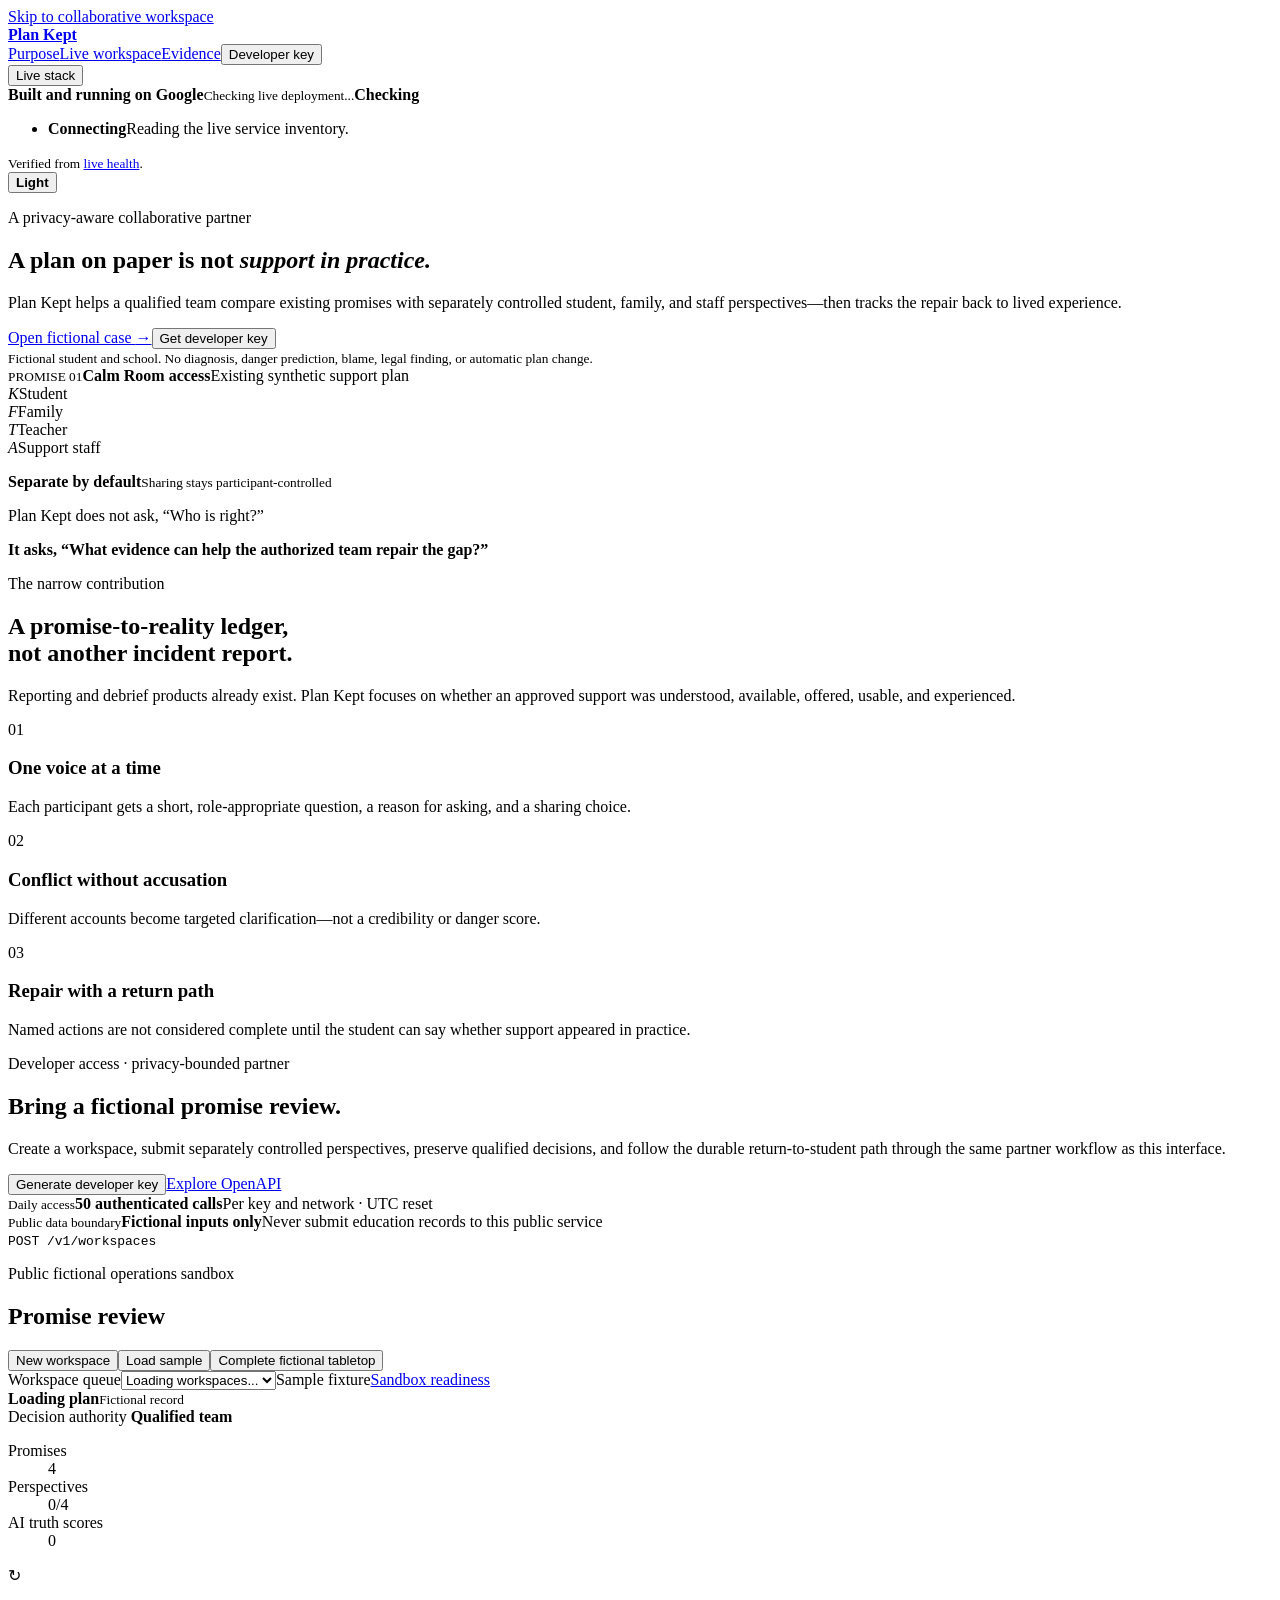
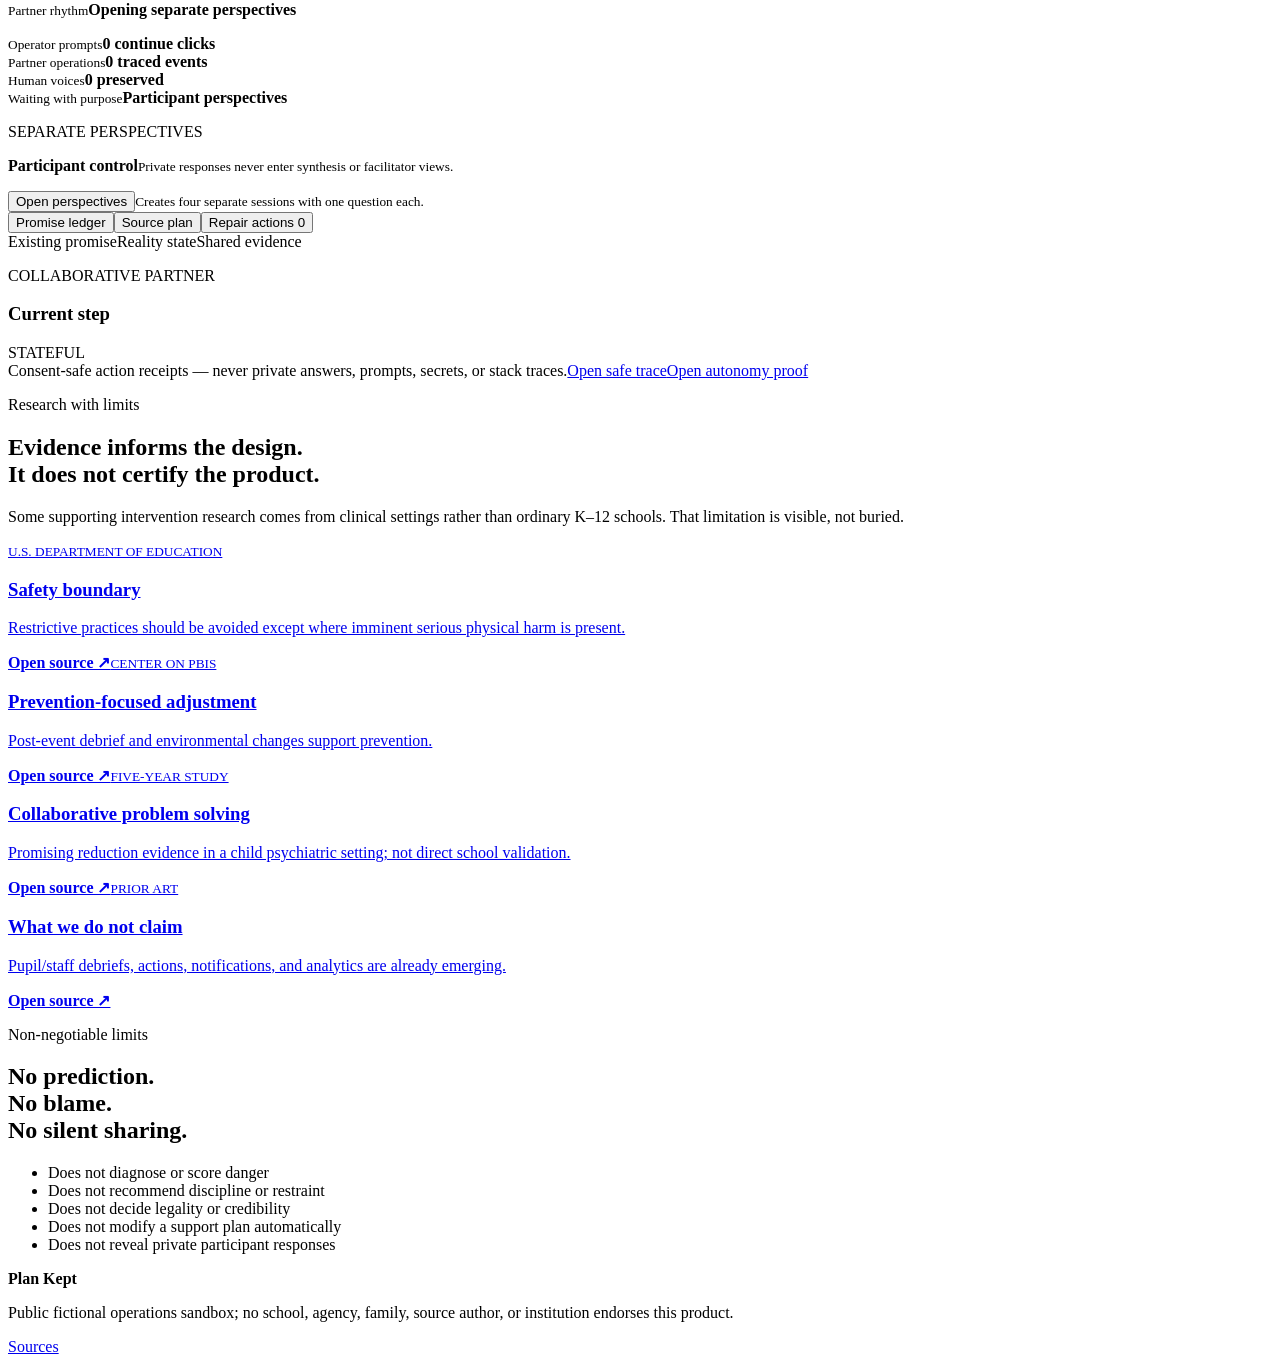
==== commit f950c557: "fix: name developer key in navigation" ====
--- a/app/web/index.html
+++ b/app/web/index.html
@@ -1,5 +1,5 @@
 <!doctype html><html lang="en" data-theme="light"><head><meta charset="utf-8"><meta name="viewport" content="width=device-width,initial-scale=1"><meta name="description" content="Plan Kept helps a qualified school team find whether promised supports were available in practice."><title>Plan Kept — From promise to practice</title><link rel="preconnect" href="https://fonts.googleapis.com"><link rel="preconnect" href="https://fonts.gstatic.com" crossorigin><link href="https://fonts.googleapis.com/css2?family=Instrument+Serif:ital@0;1&family=Plus+Jakarta+Sans:wght@400;500;600;700;800&family=Roboto+Mono:wght@400;600&display=swap" rel="stylesheet"><link rel="stylesheet" href="/static/styles.css"><link rel="stylesheet" href="/static/pilot.css"><link rel="stylesheet" href="/static/cloud-status.css"><link rel="stylesheet" href="/static/autonomy.css"><link rel="stylesheet" href="/static/developer.css"></head><body>
-<a class="skip-link" href="#workspace">Skip to collaborative workspace</a><header class="header"><a class="brand" href="/"><span class="mark"><i></i></span><b>Plan Kept</b></a><nav><a href="#purpose">Purpose</a><a href="#workspace">Live workspace</a><a href="#evidence">Evidence</a><button class="nav-developer" type="button" data-dev-open>Developer API</button><div class="cloud-status" data-cloud-status><button class="cloud-status-trigger" id="cloud-status-trigger" type="button" data-state="checking" aria-expanded="false" aria-controls="cloud-status-panel"><span class="cloud-status-dot" aria-hidden="true"></span><span class="cloud-status-copy">Live stack</span></button><div class="cloud-status-panel" id="cloud-status-panel" role="region" aria-label="Google services used by Plan Kept" aria-hidden="true"><div class="cloud-status-head"><span><strong>Built and running on Google</strong><small data-cloud-summary>Checking live deployment...</small></span><b class="cloud-status-live" data-cloud-badge>Checking</b></div><ul class="cloud-status-services"><li><b>Connecting</b><span>Reading the live service inventory.</span></li></ul><small class="cloud-status-note">Verified from <a href="/health" target="_blank" rel="noreferrer">live health</a>.</small></div></div><button class="theme" id="theme-toggle" type="button" aria-pressed="false"><span></span><b>Light</b></button></nav></header>
+<a class="skip-link" href="#workspace">Skip to collaborative workspace</a><header class="header"><a class="brand" href="/"><span class="mark"><i></i></span><b>Plan Kept</b></a><nav><a href="#purpose">Purpose</a><a href="#workspace">Live workspace</a><a href="#evidence">Evidence</a><button class="nav-developer" type="button" data-dev-open>Developer key</button><div class="cloud-status" data-cloud-status><button class="cloud-status-trigger" id="cloud-status-trigger" type="button" data-state="checking" aria-expanded="false" aria-controls="cloud-status-panel"><span class="cloud-status-dot" aria-hidden="true"></span><span class="cloud-status-copy">Live stack</span></button><div class="cloud-status-panel" id="cloud-status-panel" role="region" aria-label="Google services used by Plan Kept" aria-hidden="true"><div class="cloud-status-head"><span><strong>Built and running on Google</strong><small data-cloud-summary>Checking live deployment...</small></span><b class="cloud-status-live" data-cloud-badge>Checking</b></div><ul class="cloud-status-services"><li><b>Connecting</b><span>Reading the live service inventory.</span></li></ul><small class="cloud-status-note">Verified from <a href="/health" target="_blank" rel="noreferrer">live health</a>.</small></div></div><button class="theme" id="theme-toggle" type="button" aria-pressed="false"><span></span><b>Light</b></button></nav></header>
 <main><section class="hero shell"><div class="hero-copy"><p class="eyebrow">A privacy-aware collaborative partner</p><h1>A plan on paper is not <em>support in practice.</em></h1><p>Plan Kept helps a qualified team compare existing promises with separately controlled student, family, and staff perspectives—then tracks the repair back to lived experience.</p><div class="actions"><a class="button primary" href="#workspace">Open fictional case <span>→</span></a><button class="button secondary" type="button" data-dev-open>Get developer key</button></div><small>Fictional student and school. No diagnosis, danger prediction, blame, legal finding, or automatic plan change.</small></div><div class="hero-art" aria-label="Four perspectives connecting to one support promise"><div class="orbit"></div><div class="promise"><small>PROMISE 01</small><b>Calm Room access</b><span>Existing synthetic support plan</span></div><div class="voice student"><i>K</i><span>Student</span></div><div class="voice family"><i>F</i><span>Family</span></div><div class="voice teacher"><i>T</i><span>Teacher</span></div><div class="voice aide"><i>A</i><span>Support staff</span></div><div class="privacy-note"><span class="lock"></span><p><b>Separate by default</b><small>Sharing stays participant-controlled</small></p></div></div></section>
 <section class="principle"><div class="shell"><p>Plan Kept does not ask, “Who is right?”</p><strong>It asks, “What evidence can help the authorized team repair the gap?”</strong></div></section>
 <section class="section shell" id="purpose"><div class="section-title"><p class="eyebrow">The narrow contribution</p><h2>A promise-to-reality ledger,<br>not another incident report.</h2><p>Reporting and debrief products already exist. Plan Kept focuses on whether an approved support was understood, available, offered, usable, and experienced.</p></div><div class="principles"><article><span>01</span><h3>One voice at a time</h3><p>Each participant gets a short, role-appropriate question, a reason for asking, and a sharing choice.</p></article><article><span>02</span><h3>Conflict without accusation</h3><p>Different accounts become targeted clarification—not a credibility or danger score.</p></article><article><span>03</span><h3>Repair with a return path</h3><p>Named actions are not considered complete until the student can say whether support appeared in practice.</p></article></div></section>
